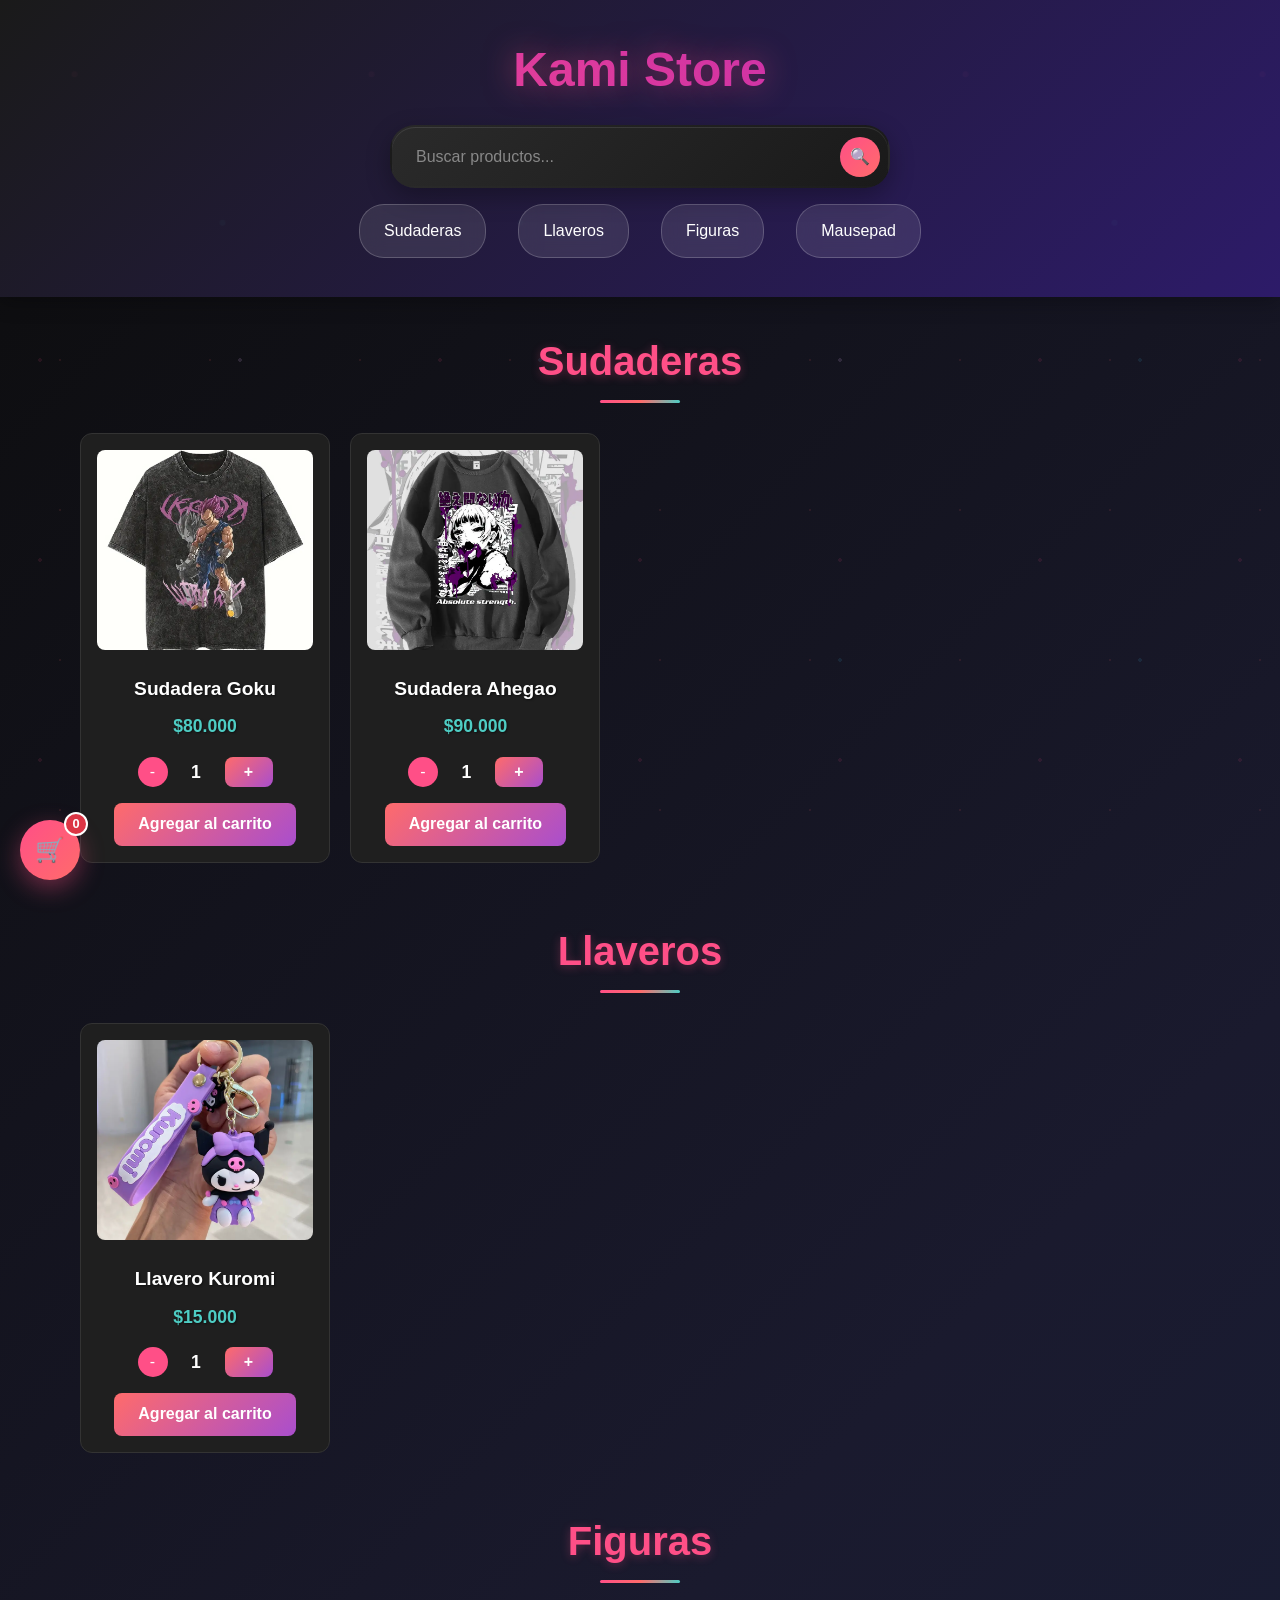
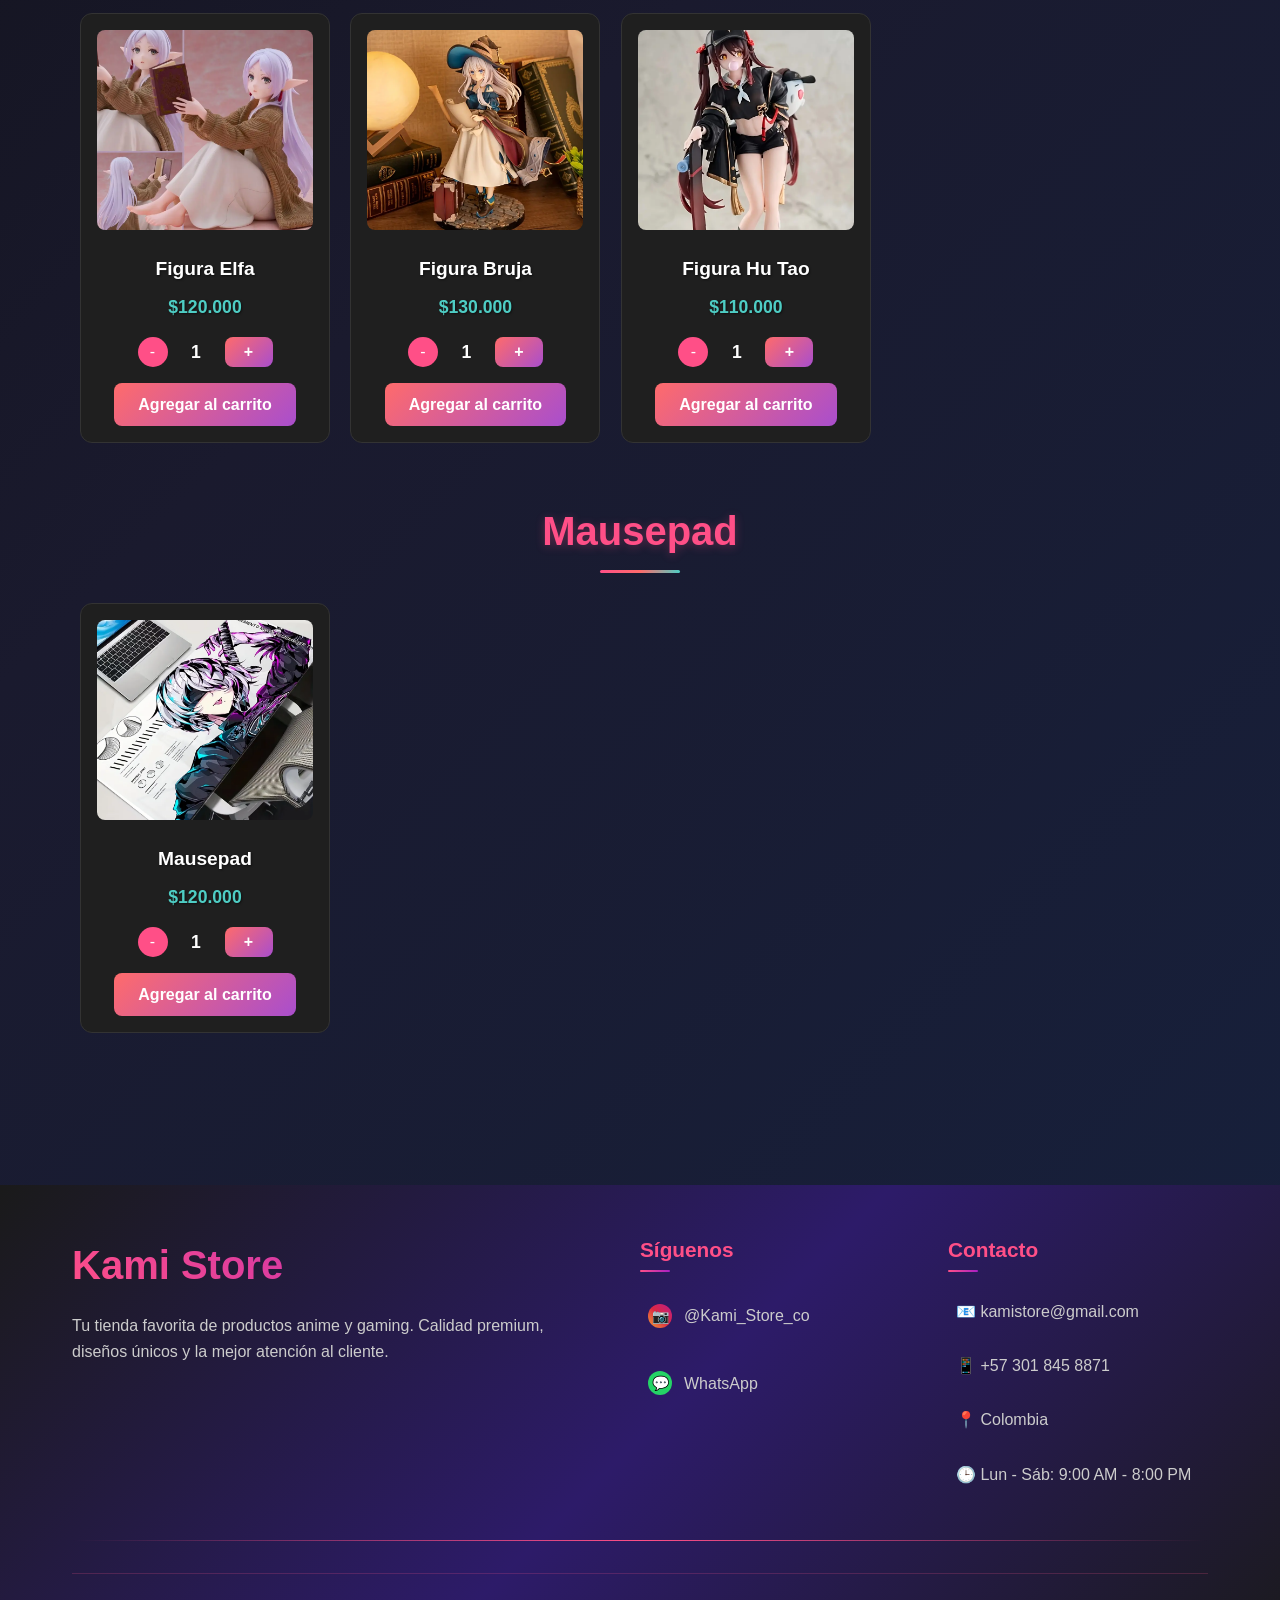
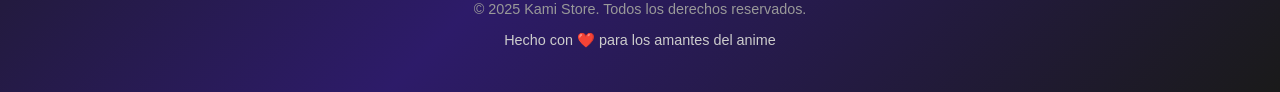
==== index.html @ 89fac940 "Add files via upload" ====
<!DOCTYPE html>
<html lang="es">
<head>
  <meta charset="UTF-8" />
  <meta name="viewport" content="width=device-width, initial-scale=1.0"/>
  <title>Kami Store</title>
  <link rel="stylesheet" href="styles.css" />
</head>
<body>
  <header>
    <h1>Kami Store</h1>
    
    <!-- Barra de búsqueda -->
    <div class="search-container">
      <div class="search-box">
        <input type="text" id="search-input" placeholder="Buscar productos..." autocomplete="off">
        <button id="search-btn">🔍</button>
        <button id="clear-search" style="display: none;">✖️</button>
      </div>
      <div id="search-suggestions" class="search-suggestions"></div>
    </div>
    
    <nav>
      <ul>
        <li><a href="#sudaderas">Sudaderas</a></li>
        <li><a href="#llaveros">Llaveros</a></li>
        <li><a href="#figuras">Figuras</a></li>
        <li><a href="#mausepad">Mausepad</a></li>
      </ul>
    </nav>
  </header>

  <main>
    <!-- Sección de resultados de búsqueda -->
    <section id="search-results" class="categoria search-results" style="display: none;">
      <h2>Resultados de búsqueda</h2>
      <div id="results-container"></div>
      <div id="no-results" style="display: none;">
        <p>No se encontraron productos que coincidan con tu búsqueda 😔</p>
        <button onclick="limpiarBusqueda()" class="btn-clear-search">Ver todos los productos</button>
      </div>
    </section>

    <section id="sudaderas" class="categoria">
      <h2>Sudaderas</h2>
      <div class="producto">
        <img src="img/sudadera1.jpg" alt="Sudadera anime" onclick="mostrarInfoProducto('Sudadera Goku', 80000, this)" style="cursor: pointer;" />
        <h3>Sudadera Goku</h3>
        <p>$80.000</p>
        <div class="cantidad">
          <button onclick="cambiarCantidad(this, -1)">-</button>
          <span>1</span>
          <button onclick="cambiarCantidad(this, 1)">+</button>
        </div>
        <button onclick="agregarAlCarrito('Sudadera Goku', 80000, this)">Agregar al carrito</button>
      </div>

      <div class="producto">
        <img src="img/sudadera2.jpg" alt="Sudadera anime" onclick="mostrarInfoProducto('Sudadera Ahegao', 90000, this)" style="cursor: pointer;" />
        <h3>Sudadera Ahegao</h3>
        <p>$90.000</p>
        <div class="cantidad">
          <button onclick="cambiarCantidad(this, -1)">-</button>
          <span>1</span>
          <button onclick="cambiarCantidad(this, 1)">+</button>
        </div>
        <button onclick="agregarAlCarrito('Sudadera Ahegao', 90000, this)">Agregar al carrito</button>
      </div>
    </section>

    <section id="llaveros" class="categoria">  
      <h2>Llaveros</h2>
      <div class="producto">
        <img src="img/llavero1.jpg" alt="Llavero anime" onclick="mostrarInfoProducto('Llavero Kuromi', 15000, this)" style="cursor: pointer;" />
        <h3>Llavero Kuromi</h3>
        <p>$15.000</p>
        <div class="cantidad">
          <button onclick="cambiarCantidad(this, -1)">-</button>
          <span>1</span>
          <button onclick="cambiarCantidad(this, 1)">+</button>
        </div>
        <button onclick="agregarAlCarrito('Llavero Kuromi', 15000, this)">Agregar al carrito</button>
      </div>
    </section>

    <section id="figuras" class="categoria">
      <h2>Figuras</h2>
      <div class="producto">
        <img src="img/figura1.jpg" alt="Figura anime" onclick="mostrarInfoProducto('Figura Luffy', 120000, this)" style="cursor: pointer;" />
        <h3>Figura Elfa</h3>
        <p>$120.000</p>
        <div class="cantidad">
          <button onclick="cambiarCantidad(this, -1)">-</button>
          <span>1</span>
          <button onclick="cambiarCantidad(this, 1)">+</button>
        </div>
        <button onclick="agregarAlCarrito('Figura Luffy', 120000, this)">Agregar al carrito</button>
      </div>
      <div class="producto">
        <img src="img/figura2.jpg" alt="Figura anime" onclick="mostrarInfoProducto('Figura Bruja', 130000, this)" style="cursor: pointer;" />
        <h3>Figura Bruja</h3>
        <p>$130.000</p>
        <div class="cantidad">
          <button onclick="cambiarCantidad(this, -1)">-</button>
          <span>1</span>
          <button onclick="cambiarCantidad(this, 1)">+</button>
        </div>
        <button onclick="agregarAlCarrito('Figura Bruja', 130000, this)">Agregar al carrito</button>
      </div>
      <div class="producto">
        <img src="img/figura3.jpg" alt="Figura anime" onclick="mostrarInfoProducto('Figura Hu Tao', 110000, this)" style="cursor: pointer;" />
        <h3>Figura Hu Tao</h3>
        <p>$110.000</p>
        <div class="cantidad">
          <button onclick="cambiarCantidad(this, -1)">-</button>
          <span>1</span>
          <button onclick="cambiarCantidad(this, 1)">+</button>
        </div>
        <button onclick="agregarAlCarrito('Figura Hu Tao', 110000, this)">Agregar al carrito</button>
      </div>
    </section>

    <section id="mausepad" class="categoria">
      <h2>Mausepad</h2>
      <div class="producto">
        <img src="img/mausepad.jpg" alt="Mausepad" onclick="mostrarInfoProducto('Mausepad', 120000, this)" style="cursor: pointer;" />
        <h3>Mausepad</h3>
        <p>$120.000</p>
        <div class="cantidad">
          <button onclick="cambiarCantidad(this, -1)">-</button>
          <span>1</span>
          <button onclick="cambiarCantidad(this, 1)">+</button>
        </div>
        <button onclick="agregarAlCarrito('Mausepad', 120000, this)">Agregar al carrito</button>
      </div>
    </section>
  </main>

  <!-- Carrito flotante -->
  <div id="carrito-flotante" onclick="abrirCarrito()">
    <span id="carrito-icono">🛒</span>
    <span id="carrito-contador">0</span>
  </div>

  <!-- Modal para información del producto -->
  <div id="modal-producto" class="modal">
    <div class="modal-contenido">
      <span class="cerrar-modal" onclick="cerrarModal()">&times;</span>
      <div class="modal-body">
        <img id="modal-imagen" src="" alt="">
        <div class="modal-info">
          <h3 id="modal-nombre"></h3>
          <p id="modal-descripcion"></p>
          <p id="modal-precio"></p>
          
          <div class="modal-caracteristicas">
            <h4>Características:</h4>
            <ul id="modal-lista-caracteristicas"></ul>
          </div>
          
          <div class="cantidad">
            <button onclick="cambiarCantidad(this, -1)">-</button>
            <span>1</span>
            <button onclick="cambiarCantidad(this, 1)">+</button>
          </div>
          
          <button id="modal-agregar-carrito" class="btn-agregar-modal">
            Agregar al carrito
          </button>
        </div>
      </div>
    </div>
  </div>

  <!-- Footer -->
  <footer>
    <div class="footer-container">
      <div class="footer-content">
        <!-- Sección de la marca -->
        <div class="footer-brand">
          <div class="footer-logo">Kami Store</div>
          <p class="footer-description">
            Tu tienda favorita de productos anime y gaming. 
            Calidad premium, diseños únicos y la mejor atención al cliente.
          </p>
        </div>

        <!-- Sección de redes sociales -->
        <div class="footer-social">
          <h3>Síguenos</h3>
          <div class="social-links">
            <a href="https://instagram.com/kami_store_co" target="_blank" class="social-link">
              <span class="social-icon instagram-icon"></span>
              <span>@Kami_Store_co</span>
            </a>
          </div>
          <div class="social-links">
            <a href="https://wa.me/573018458871" target="_blank" class="social-link">
              <span class="social-icon whatsapp-icon"></span>
              <span>WhatsApp</span>
            </a>
          </div>
        </div>

        <!-- Sección de contacto -->
        <div class="footer-contact">
          <h3>Contacto</h3>
          <div class="contact-info">
            <p>📧 kamistore@gmail.com</p>
            <p>📱 +57 301 845 8871</p>
            <p>📍 Colombia</p>
            <p>🕒 Lun - Sáb: 9:00 AM - 8:00 PM</p>
          </div>
        </div>
      </div>

      <!-- Línea divisoria animada -->
      <div class="footer-divider"></div>

      <!-- Copyright -->
      <div class="footer-bottom">
        <p class="copyright">© 2025 Kami Store. Todos los derechos reservados.</p>
        <p class="made-with-love">
          Hecho con <span class="heart">❤️</span> para los amantes del anime
        </p>
      </div>
    </div>
  </footer>

  <script src="script.js"></script>
</body>
</html>
---- styles.css ----
/* ===== MODAL PARA INFORMACIÓN DE PRODUCTOS ===== */
#modal-precio {
  color: #4ecdc4;
  font-size: 1.5rem;
  font-weight: bold;
}

.modal-caracteristicas {
  margin: 1.5rem 0;
  padding: 1rem;
  background: #2a2a2a;
  border-radius: 10px;
  border-left: 4px solid #ff6b6b;
}

.modal-caracteristicas h4 {
  color: #ff6b6b;
  margin-bottom: 0.5rem;
}

.modal-caracteristicas ul {
  list-style: none;
  padding: 0;
}

.modal-caracteristicas li {
  padding: 0.3rem 0;
  border-bottom: 1px solid #333;
  color: #ccc;
  padding-left: 1rem;
  position: relative;
}

.modal-caracteristicas li:last-child {
  border-bottom: none;
}

.modal-caracteristicas li::before {
  content: "✓";
  color: #ff4f87;
  position: absolute;
  left: 0;
}

.btn-agregar-modal {
  background: linear-gradient(135deg, #ff6b6b, #4ecdc4);
  color: white;
  border: none;
  padding: 1rem 2rem;
  border-radius: 10px;
  font-size: 1.1rem;
  cursor: pointer;
  width: 100%;
  margin-top: 1rem;
  transition: all 0.3s ease;
  font-weight: bold;
}

.btn-agregar-modal:hover {
  transform: translateY(-2px);
  box-shadow: 0 8px 20px rgba(255, 107, 107, 0.3);
}

/* ===== ANIMACIONES BÁSICAS ===== */
@keyframes fadeIn {
  from { opacity: 0; }
  to { opacity: 1; }
}

@keyframes slideIn {
  from { 
    opacity: 0;
    transform: translateY(-50px);
  }
  to { 
    opacity: 1;
    transform: translateY(0);
  }
}

@keyframes fadeInUp {
  0% {
    opacity: 0;
    transform: translateY(20px);
  }
  100% {
    opacity: 1;
    transform: translateY(0);
  }
}

/* ===== ESTILOS PARA WHATSAPP ===== */
#whatsapp {
  position: fixed;
  bottom: 20px;
  right: 20px;
  background: #25d366;
  color: white;
  padding: 0.8rem 1.2rem;
  border-radius: 25px;
  text-decoration: none;
  font-weight: bold;
  box-shadow: 0 4px 15px rgba(37, 211, 102, 0.3);
  transition: all 0.3s ease;
  z-index: 999;
}

#whatsapp:hover {
  background: #128c7e;
  transform: translateY(-2px);
  box-shadow: 0 6px 20px rgba(37, 211, 102, 0.4);
}

/* ===== MODAL FLOTANTE ===== */
.modal {
  display: none;
  position: fixed;
  z-index: 10000;
  left: 0;
  top: 0;
  width: 100%;
  height: 100%;
  background-color: rgba(0, 0, 0, 0.8);
  backdrop-filter: blur(5px);
}

.modal-contenido {
  background: linear-gradient(135deg, #1a1a1a, #2d1b69);
  margin: 5% auto;
  padding: 0;
  border-radius: 15px;
  width: 90%;
  max-width: 800px;
  position: relative;
  box-shadow: 0 20px 60px rgba(0, 0, 0, 0.5);
  animation: modalSlideIn 0.3s ease-out;
}

@keyframes modalSlideIn {
  from {
    opacity: 0;
    transform: translateY(-50px) scale(0.9);
  }
  to {
    opacity: 1;
    transform: translateY(0) scale(1);
  }
}

.cerrar-modal {
  color: #fff;
  float: right;
  font-size: 28px;
  font-weight: bold;
  position: absolute;
  right: 15px;
  top: 10px;
  cursor: pointer;
  z-index: 1;
  transition: color 0.3s;
}

.cerrar-modal:hover {
  color: #ff4f87;
}

.modal-body {
  display: flex;
  padding: 2rem;
  gap: 2rem;
  align-items: flex-start;
}

#modal-imagen {
  width: 200px;
  height: 200px;
  object-fit: cover;
  border-radius: 10px;
  border: 2px solid #333;
}

.modal-info {
  flex: 1;
  color: #fff;
}

.modal-info h3 {
  color: #ff4f87;
  font-size: 1.5rem;
  margin-bottom: 1rem;
}

#modal-descripcion {
  color: #ccc;
  margin-bottom: 1rem;
  line-height: 1.5;
}

.modal-info .cantidad {
  display: flex;
  align-items: center;
  gap: 1rem;
  margin-bottom: 1.5rem;
}

.modal-info .cantidad button {
  background: #ff4f87;
  color: white;
  border: none;
  width: 35px;
  height: 35px;
  border-radius: 50%;
  cursor: pointer;
  font-size: 18px;
  display: flex;
  align-items: center;
  justify-content: center;
  transition: all 0.3s;
}

.modal-info .cantidad button:hover {
  background: #ff6b6b;
  transform: scale(1.1);
}

.modal-info .cantidad span {
  font-size: 1.2rem;
  font-weight: bold;
  min-width: 30px;
  text-align: center;
}


/* ===== NAVEGACIÓN DE CATEGORÍAS CON ANIMACIONES MEJORADAS ===== */
nav ul {
  list-style: none;
  display: flex;
  justify-content: center;
  gap: 2rem;
  margin-top: 1rem;
  position: relative;
  z-index: 1;
}

nav a {
  color: white;
  text-decoration: none;
  padding: 0.8rem 1.5rem;
  border-radius: 25px;
  transition: all 0.4s cubic-bezier(0.25, 0.46, 0.45, 0.94);
  background: rgba(255, 255, 255, 0.1);
  backdrop-filter: blur(10px);
  border: 1px solid rgba(255, 255, 255, 0.2);
  position: relative;
  overflow: hidden;
  display: inline-block;
}

/* Efecto de brillo suave que no se repite */
nav a::before {
  content: '';
  position: absolute;
  top: 0;
  left: -100%;
  width: 100%;
  height: 100%;
  background: linear-gradient(
    90deg,
    transparent,
    rgba(255, 255, 255, 0.2),
    transparent
  );
  transition: left 0.6s ease;
  z-index: -1;
}

nav a:hover::before {
  left: 100%;
}

/* Hover suave sin bucles */
nav a:hover {
  background: linear-gradient(45deg, #ff4f87, #ff6b6b);
  transform: translateY(-3px) scale(1.05);
  box-shadow: 
    0 8px 25px rgba(255, 79, 135, 0.4),
    0 0 20px rgba(255, 79, 135, 0.3);
  color: white;
  border-color: rgba(255, 255, 255, 0.4);
}

/* Estado activo con pulso suave */
nav a.active {
  background: linear-gradient(45deg, #ff4f87, #ff6b6b);
  color: white;
  box-shadow: 
    0 0 20px rgba(255, 79, 135, 0.5),
    0 0 40px rgba(255, 79, 135, 0.3);
  transform: scale(1.05);
  animation: gentlePulse 3s ease-in-out infinite;
}

/* Pulso muy suave que no molesta */
@keyframes gentlePulse {
  0%, 100% {
    box-shadow: 
      0 0 20px rgba(255, 79, 135, 0.5),
      0 0 40px rgba(255, 79, 135, 0.3);
  }
  50% {
    box-shadow: 
      0 0 25px rgba(255, 79, 135, 0.6),
      0 0 50px rgba(255, 79, 135, 0.4);
  }
}

/* Efecto de click mejorado */
nav a.clicked {
  animation: smoothClick 0.3s ease-out;
}

@keyframes smoothClick {
  0% { 
    transform: scale(1.05); 
  }
  50% { 
    transform: scale(0.95);
    box-shadow: 0 0 15px rgba(255, 79, 135, 0.6);
  }
  100% { 
    transform: scale(1.05); 
  }
}

/* Efecto de ondas al hacer click */
nav a::after {
  content: '';
  position: absolute;
  top: 50%;
  left: 50%;
  width: 0;
  height: 0;
  background: rgba(255, 255, 255, 0.3);
  border-radius: 50%;
  transform: translate(-50%, -50%);
  transition: width 0.6s ease, height 0.6s ease, opacity 0.6s ease;
  opacity: 0;
  z-index: -1;
}

nav a:active::after {
  width: 200px;
  height: 200px;
  opacity: 1;
  transition: width 0.3s ease, height 0.3s ease, opacity 0.3s ease;
}

/* Brillo sutil en el borde */
nav a:hover {
  border: 1px solid rgba(255, 79, 135, 0.6);
  animation: borderGlow 2s ease-in-out infinite;
}

@keyframes borderGlow {
  0%, 100% {
    border-color: rgba(255, 79, 135, 0.6);
  }
  50% {
    border-color: rgba(255, 107, 107, 0.8);
  }
}

/* Efecto de texto brillante */
nav a:hover {
  text-shadow: 
    0 0 10px rgba(255, 255, 255, 0.8),
    0 0 20px rgba(255, 79, 135, 0.6);
}

nav a.active {
  text-shadow: 
    0 0 10px rgba(255, 255, 255, 0.9),
    0 0 20px rgba(255, 79, 135, 0.7),
    0 0 30px rgba(255, 79, 135, 0.5);
}

/* Partículas flotantes sutiles */
nav a.active::before {
  background: linear-gradient(
    45deg,
    transparent 30%,
    rgba(255, 255, 255, 0.1) 50%,
    transparent 70%
  );
  animation: floatingParticles 4s linear infinite;
}

@keyframes floatingParticles {
  0% {
    transform: translateX(-100%) translateY(0) rotate(0deg);
  }
  100% {
    transform: translateX(100%) translateY(-10px) rotate(360deg);
  }
}

/* Responsive mejorado */
@media (max-width: 768px) {
  nav ul {
    flex-wrap: wrap;
    gap: 1rem;
    justify-content: center;
  }
  
  nav a {
    padding: 0.6rem 1.2rem;
    font-size: 0.9rem;
  }
  
  nav a:hover {
    transform: translateY(-2px) scale(1.03);
  }
  
  nav a.active {
    transform: scale(1.02);
    animation: gentlePulseMobile 3s ease-in-out infinite;
  }
  
  @keyframes gentlePulseMobile {
    0%, 100% {
      box-shadow: 0 0 15px rgba(255, 79, 135, 0.4);
    }
    50% {
      box-shadow: 0 0 20px rgba(255, 79, 135, 0.5);
    }
  }
}

/* Efecto de carga inicial */
nav a {
  animation: slideInFromTop 0.6s ease-out forwards;
  animation-delay: calc(var(--nav-index, 0) * 0.1s);
}

@keyframes slideInFromTop {
  0% {
    opacity: 0;
    transform: translateY(-20px);
  }
  100% {
    opacity: 1;
    transform: translateY(0);
  }
}

/* Focus mejorado para accesibilidad */
nav a:focus {
  outline: none;
  box-shadow: 
    0 0 0 3px rgba(255, 79, 135, 0.5),
    0 8px 25px rgba(255, 79, 135, 0.4);
  animation: focusGlow 1s ease-in-out infinite alternate;
}

@keyframes focusGlow {
  0% {
    box-shadow: 
      0 0 0 3px rgba(255, 79, 135, 0.5),
      0 8px 25px rgba(255, 79, 135, 0.4);
  }
  100% {
    box-shadow: 
      0 0 0 3px rgba(255, 79, 135, 0.7),
      0 8px 25px rgba(255, 79, 135, 0.6);
  }
}

/* ===== PIE DE PÁGINA ELEGANTE ===== */
footer {
  background: linear-gradient(135deg, #1a1a1a 0%, #2d1b69 50%, #1a1a1a 100%);
  color: white;
  margin-top: 4rem;
  position: relative;
  overflow: hidden;
}

footer::before {
  content: '';
  position: absolute;
  top: 0;
  left: -100%;
  width: 100%;
  height: 2px;
  background: linear-gradient(90deg, transparent, #ff4f87, transparent);
  animation: footerShine 3s infinite;
}

@keyframes footerShine {
  0% { left: -100%; }
  100% { left: 100%; }
}

.footer-container {
  max-width: 1200px;
  margin: 0 auto;
  padding: 3rem 2rem 1rem;
}

.footer-content {
  display: grid;
  grid-template-columns: 2fr 1fr 1fr;
  gap: 3rem;
  margin-bottom: 2rem;
}

.footer-brand {
  opacity: 0;
  transform: translateY(30px);
}

.footer-logo {
  font-size: 2.5rem;
  font-weight: bold;
  background: linear-gradient(45deg, #ff4f87, #a81fc4);
  -webkit-background-clip: text;
  -webkit-text-fill-color: transparent;
  background-clip: text;
  margin-bottom: 1rem;
  animation: logoGlow 2s ease-in-out infinite alternate;
}

@keyframes logoGlow {
  from { filter: drop-shadow(0 0 5px rgba(255, 79, 135, 0.3)); }
  to { filter: drop-shadow(0 0 15px rgba(255, 79, 135, 0.6)); }
}

.footer-description {
  color: #ccc;
  line-height: 1.6;
  font-size: 1rem;
}

.footer-social {
  opacity: 0;
  transform: translateY(30px);
}

.footer-social h3 {
  color: #ff4f87;
  margin-bottom: 1.5rem;
  font-size: 1.3rem;
  position: relative;
}


.footer-social h3::after {
  content: '';
  position: absolute;
  bottom: -5px;
  left: 0;
  width: 30px;
  height: 2px;
  background: linear-gradient(90deg, #ff4f87, #a81fc4);
  border-radius: 2px;
}

.social-links {
  margin-bottom: 1rem;
}

.social-link {
  display: flex;
  align-items: center;
  color: #ccc;
  text-decoration: none;
  padding: 0.8rem 0;
  transition: all 0.3s ease;
  border-radius: 8px;
  padding-left: 0.5rem;
}

.social-link:hover {
  color: #ff4f87;
  background: rgba(255, 79, 135, 0.1);
  transform: translateX(10px);
}

.social-icon {
  width: 24px;
  height: 24px;
  margin-right: 12px;
  border-radius: 50%;
  display: flex;
  align-items: center;
  justify-content: center;
  font-size: 14px;
  transition: all 0.3s ease;
}

.instagram-icon {
  background: linear-gradient(45deg, #f09433 0%, #e6683c 25%, #dc2743 50%, #cc2366 75%, #bc1888 100%);
}

.instagram-icon::before {
  content: '📷';
}

.whatsapp-icon {
  background: #25d366;
}

.whatsapp-icon::before {
  content: '💬';
}

.social-link:hover .social-icon {
  transform: scale(1.2) rotate(360deg);
}

/* Sección de contacto */
.footer-contact {
  opacity: 0;
  transform: translateY(30px);
}

.footer-contact h3 {
  color: #ff4f87;
  margin-bottom: 1.5rem;
  font-size: 1.3rem;
  position: relative;
}

.footer-contact h3::after {
  content: '';
  position: absolute;
  bottom: -5px;
  left: 0;
  width: 30px;
  height: 2px;
  background: linear-gradient(90deg, #ff4f87, #a81fc4);
  border-radius: 2px;
}

.contact-info p {
  color: #ccc;
  margin-bottom: 0.8rem;
  padding: 0.5rem 0;
  transition: all 0.3s ease;
  border-radius: 5px;
  padding-left: 0.5rem;
}

.contact-info p:hover {
  color: #ff4f87;
  background: rgba(255, 79, 135, 0.1);
  transform: translateX(5px);
}

/* Línea divisoria animada */
.footer-divider {
  height: 1px;
  background: linear-gradient(90deg, transparent, #ff4f87, transparent);
  margin: 2rem 0;
  position: relative;
  overflow: hidden;
}

.footer-divider::before {
  content: '';
  position: absolute;
  top: 0;
  left: -100%;
  width: 100%;
  height: 100%;
  background: linear-gradient(90deg, transparent, rgba(255, 255, 255, 0.4), transparent);
  animation: dividerShine 2s infinite;
}

@keyframes dividerShine {
  0% { left: -100%; }
  100% { left: 100%; }
}

/* Sección inferior */
.footer-bottom {
  text-align: center;
  padding: 1.5rem 0;
  border-top: 1px solid rgba(255, 79, 135, 0.2);
}

.copyright {
  color: #999;
  margin-bottom: 0.5rem;
  font-size: 0.9rem;
}

.made-with-love {
  color: #ccc;
  font-size: 0.9rem;
}

.heart {
  color: #ff4f87;
  animation: heartBeat 1.5s ease-in-out infinite;
  display: inline-block;
}

@keyframes heartBeat {
  0%, 100% { transform: scale(1); }
  50% { transform: scale(1.2); }
}

/* ===== BARRA DE BÚSQUEDA ===== */
.search-container {
  position: relative;
  max-width: 500px;
  margin: 1rem auto;
  z-index: 1000;
}

.search-box {
  position: relative;
  display: flex;
  align-items: center;
  background: linear-gradient(135deg, #2a2a2a, #1a1a1a);
  border-radius: 25px;
  padding: 0.5rem;
  box-shadow: 
    0 8px 25px rgba(0, 0, 0, 0.3),
    inset 0 1px 0 rgba(255, 255, 255, 0.1);
  border: 2px solid transparent;
  transition: all 0.3s ease;
}

.search-box:focus-within {
  border-color: #ff4f87;
  box-shadow: 
    0 8px 25px rgba(255, 79, 135, 0.3),
    0 0 0 3px rgba(255, 79, 135, 0.1);
  transform: translateY(-2px);
}

#search-input {
  flex: 1;
  background: transparent;
  border: none;
  outline: none;
  color: white;
  font-size: 1rem;
  padding: 0.8rem 1rem;
  border-radius: 20px;
}

#search-input::placeholder {
  color: #888;
  transition: color 0.3s ease;
}

#search-input:focus::placeholder {
  color: #ff4f87;
}

#search-btn, #clear-search {
  background: linear-gradient(135deg, #ff4f87, #ff6b6b);
  border: none;
  color: white;
  width: 40px;
  height: 40px;
  border-radius: 50%;
  cursor: pointer;
  display: flex;
  align-items: center;
  justify-content: center;
  font-size: 16px;
  transition: all 0.3s ease;
  margin-left: 0.5rem;
}

#search-btn:hover, #clear-search:hover {
  transform: scale(1.1);
  box-shadow: 0 4px 15px rgba(255, 79, 135, 0.4);
}

#clear-search {
  background: linear-gradient(135deg, #ff6b6b, #dc3545);
  margin-left: 0.25rem;
}

/* Sugerencias de búsqueda */
.search-suggestions {
  position: absolute;
  top: 100%;
  left: 0;
  right: 0;
  background: #1a1a1a;
  border-radius: 15px;
  margin-top: 0.5rem;
  box-shadow: 0 10px 30px rgba(0, 0, 0, 0.5);
  border: 1px solid #333;
  max-height: 300px;
  overflow-y: auto;
  z-index: 10000;
  display: none;
}

.suggestion-item {
  padding: 1rem;
  cursor: pointer;
  border-bottom: 1px solid #333;
  transition: all 0.3s ease;
  display: flex;
  align-items: center;
  gap: 1rem;
}

.suggestion-item:hover {
  background: #2a2a2a;
  border-left: 4px solid #ff4f87;
}

.suggestion-item:last-child {
  border-bottom: none;
}

.suggestion-img {
  width: 40px;
  height: 40px;
  border-radius: 8px;
  object-fit: cover;
}

.suggestion-info {
  flex: 1;
}

.suggestion-name {
  color: #fff;
  font-weight: bold;
  margin-bottom: 0.25rem;
}

.suggestion-price {
  color: #ff6b6b;
  font-size: 0.9rem;
}

/* Resultados de búsqueda */
.search-results {
  animation: fadeInUp 0.5s ease;
}

.search-results h2 {
  color: #ff4f87;
  text-align: center;
  margin-bottom: 2rem;
  font-size: 2.5rem;
  text-shadow: 0 2px 10px rgba(255, 79, 135, 0.3);
}

#results-container {
  display: flex;
  flex-wrap: wrap;
  justify-content: center;
  gap: 1rem;
}

#no-results {
  text-align: center;
  padding: 3rem;
  color: #888;
}

#no-results p {
  font-size: 1.2rem;
  margin-bottom: 1.5rem;
}

.btn-clear-search {
  background: linear-gradient(135deg, #ff4f87, #ff6b6b);
  color: white;
  border: none;
  padding: 1rem 2rem;
  border-radius: 10px;
  cursor: pointer;
  font-size: 1rem;
  transition: all 0.3s ease;
}

.btn-clear-search:hover {
  transform: translateY(-2px);
  box-shadow: 0 8px 25px rgba(255, 79, 135, 0.4);
}

/* Highlight de texto encontrado */
.highlight {
  background: linear-gradient(135deg, #ff4f87, #ff6b6b);
  color: white;
  padding: 0.1rem 0.3rem;
  border-radius: 4px;
  font-weight: bold;
}

/* Animación para mostrar/ocultar secciones */
.categoria.hidden {
  display: none;
}

.categoria.visible {
  display: block;
  animation: fadeInUp 0.5s ease;
}

/* ===== ANIMACIONES HOVER PARA PRODUCTOS ===== */
.producto {
  display: inline-block;
  width: 250px;
  margin: 0.5rem;
  vertical-align: top;
  background-color: #1f1f1f;
  border: 1px solid #333;
  border-radius: 12px;
  padding: 1rem;
  text-align: center;
  color: white;
  animation: fadeInUp 0.6s ease forwards;
  opacity: 0;
  transition: all 0.4s cubic-bezier(0.175, 0.885, 0.32, 1.275);
  position: relative;
  overflow: hidden;
  cursor: pointer;
}

/* Efecto hover principal */
.producto:hover {
  transform: translateY(-15px) scale(1.05);
  box-shadow: 
    0 20px 40px rgba(255, 79, 135, 0.3),
    0 0 30px rgba(255, 79, 135, 0.2);
  border-color: #ff4f87;
  background: linear-gradient(135deg, #1f1f1f, #2a1a2a);
}

/* Efecto de brillo que se mueve */
.producto::before {
  content: '';
  position: absolute;
  top: -50%;
  left: -50%;
  width: 200%;
  height: 200%;
  background: linear-gradient(
    45deg,
    transparent,
    rgba(255, 79, 135, 0.1),
    transparent
  );
  transform: rotate(45deg);
  transition: all 0.6s ease;
  opacity: 0;
}

.producto:hover::before {
  animation: shineEffect 0.8s ease-in-out;
}

@keyframes shineEffect {
  0% {
    transform: translateX(-100%) translateY(-100%) rotate(45deg);
    opacity: 0;
  }
  50% {
    opacity: 1;
  }
  100% {
    transform: translateX(100%) translateY(100%) rotate(45deg);
    opacity: 0;
  }
}

/* Animación de la imagen del producto */
.producto img {
  width: 100%;
  height: 200px;
  object-fit: cover;
  border-radius: 8px;
  margin-bottom: 1rem;
  transition: all 0.4s ease;
  position: relative;
  z-index: 2;
}

.producto:hover img {
  transform: scale(1.1) rotate(2deg);
  filter: brightness(1.2) saturate(1.3);
  box-shadow: 0 10px 25px rgba(0, 0, 0, 0.4);
}

/* Animación del título */
.producto h3 {
  font-size: 1.2rem;
  margin-bottom: 0.5rem;
  color: #fff;
  transition: all 0.3s ease;
  position: relative;
  z-index: 2;
}

.producto:hover h3 {
  color: #ff4f87;
  text-shadow: 0 0 10px rgba(255, 79, 135, 0.5);
  transform: translateY(-5px);
}

/* Animación del precio */
.producto p {
  font-size: 1.1rem;
  color: #4ecdc4;
  font-weight: bold;
  margin-bottom: 1rem;
  transition: all 0.3s ease;
  position: relative;
  z-index: 2;
}


.producto:hover p {
  color: #ff6b6b;
  transform: scale(1.1);
  text-shadow: 0 0 8px rgba(255, 107, 107, 0.6);
}

/* Animación de los controles de cantidad */
.producto .cantidad {
  display: flex;
  align-items: center;
  justify-content: center;
  gap: 1rem;
  margin-bottom: 1rem;
  transition: all 0.3s ease;
  position: relative;
  z-index: 2;
}

.producto .cantidad button {
  background: #ff4f87;
  color: white;
  border: none;
  width: 30px;
  height: 30px;
  border-radius: 50%;
  cursor: pointer;
  font-size: 16px;
  display: flex;
  align-items: center;
  justify-content: center;
  transition: all 0.3s ease;
  position: relative;
  overflow: hidden;
}

.producto .cantidad button::before {
  content: '';
  position: absolute;
  top: 0;
  left: -100%;
  width: 100%;
  height: 100%;
  background: linear-gradient(90deg, transparent, rgba(255, 255, 255, 0.3), transparent);
  transition: left 0.5s ease;
}

.producto:hover .cantidad button::before {
  left: 100%;
}

.producto .cantidad button:hover {
  background: #ff6b6b;
  transform: scale(1.2);
  box-shadow: 0 4px 15px rgba(255, 79, 135, 0.4);
}

.producto .cantidad span {
  font-size: 1.1rem;
  font-weight: bold;
  min-width: 25px;
  text-align: center;
  color: #fff;
  transition: all 0.3s ease;
}

.producto:hover .cantidad span {
  color: #ff4f87;
  transform: scale(1.1);
}

/* Animación del botón principal */
.producto button:last-child {
  background: linear-gradient(135deg, #ff6b6b, #a94ecd);
  color: white;
  border: none;
  padding: 0.8rem 1.5rem;
  border-radius: 8px;
  cursor: pointer;
  font-size: 1rem;
  font-weight: bold;
  transition: all 0.4s cubic-bezier(0.175, 0.885, 0.32, 1.275);
  position: relative;
  overflow: hidden;
  z-index: 2;
}

.producto button:last-child::before {
  content: '';
  position: absolute;
  top: 0;
  left: -100%;
  width: 100%;
  height: 100%;
  background: linear-gradient(90deg, transparent, rgba(255, 255, 255, 0.2), transparent);
  transition: left 0.6s ease;
}

.producto:hover button:last-child::before {
  left: 100%;
}

.producto:hover button:last-child {
  transform: translateY(-5px) scale(1.05);
  box-shadow: 0 10px 25px rgba(255, 107, 107, 0.4);
  background: linear-gradient(135deg, #ff4f87, #ff6b6b);
}

/* Efecto de ondas al hacer hover */
.producto:hover {
  animation: pulseWave 0.6s ease-out;
}

@keyframes pulseWave {
  0% {
    box-shadow: 0 0 0 0 rgba(255, 79, 135, 0.4);
  }
  70% {
    box-shadow: 0 0 0 20px rgba(255, 79, 135, 0);
  }
  100% {
    box-shadow: 0 0 0 0 rgba(255, 79, 135, 0);
  }
}

/* Efecto de inclinación 3D */
.producto {
  perspective: 1000px;
  transform-style: preserve-3d;
}

.producto:hover {
  transform: translateY(-15px) rotateX(5deg) rotateY(5deg) scale(1.05);
}

/* Animación de entrada escalonada mejorada */
.producto {
  animation-delay: calc(var(--index) * 0.1s);
}

/* Responsive para móviles */
@media (max-width: 768px) {
  .producto:hover {
    transform: translateY(-10px) scale(1.03);
  }
  
  .producto:hover img {
    transform: scale(1.05) rotate(1deg);
  }
  
  .producto:hover button:last-child {
    transform: translateY(-3px) scale(1.02);
  }
}

/* Efecto especial para productos destacados */
.producto.destacado {
  border: 2px solid #ff4f87;
  background: linear-gradient(135deg, #1f1f1f, #2a1a2a);
}

.producto.destacado::before {
  background: linear-gradient(
    45deg,
    transparent,
    rgba(255, 79, 135, 0.2),
    transparent
  );
}

.producto.destacado:hover {
  transform: translateY(-20px) scale(1.08);
  box-shadow: 
    0 25px 50px rgba(255, 79, 135, 0.4),
    0 0 40px rgba(255, 79, 135, 0.3);
}

/* ===== CARRITO FLOTANTE ===== */
#carrito-flotante {
  position: fixed;
  bottom: 20px;
  left: 20px;
  background: linear-gradient(135deg, #ff4f87, #ff6b6b);
  color: white;
  padding: 1rem;
  border-radius: 50%;
  cursor: pointer;
  box-shadow: 0 8px 25px rgba(255, 79, 135, 0.4);
  transition: all 0.3s ease;
  z-index: 1000;
  display: flex;
  align-items: center;
  justify-content: center;
  width: 60px;
  height: 60px;
}

#carrito-flotante:hover {
  transform: scale(1.1) translateY(-5px);
  box-shadow: 0 12px 35px rgba(255, 79, 135, 0.6);
}

#carrito-icono {
  font-size: 1.5rem;
}

#carrito-contador {
  position: absolute;
  top: -8px;
  right: -8px;
  background: #dc3545;
  color: white;
  border-radius: 50%;
  width: 24px;
  height: 24px;
  display: flex;
  align-items: center;
  justify-content: center;
  font-size: 0.8rem;
  font-weight: bold;
  border: 2px solid white;
  transition: all 0.3s ease;
}

#carrito-contador.oculto {
  display: none;
}

/* Animación del carrito */
.carrito-animado {
  animation: carritoShake 0.5s ease-in-out;
}

@keyframes carritoShake {
  0%, 100% { transform: translateX(0); }
  25% { transform: translateX(-5px); }
  75% { transform: translateX(5px); }
}

/* ===== BOTÓN CLICKED EFFECT ===== */
.clicked {
  animation: clickEffect 0.2s ease-out;
}

@keyframes clickEffect {
  0% { transform: scale(1); }
  50% { transform: scale(0.95); }
  100% { transform: scale(1); }
}

/* ===== ESTILOS GENERALES ===== */
* {
  margin: 0;
  padding: 0;
  box-sizing: border-box;
}

body {
  font-family: 'Arial', sans-serif;
  background: linear-gradient(135deg, #0c0c0c 0%, #1a1a2e 50%, #16213e 100%);
  color: white;
  min-height: 100vh;
  line-height: 1.6;
}

header {
  background: linear-gradient(135deg, #1a1a1a, #2d1b69);
  padding: 2rem 0;
  text-align: center;
  box-shadow: 0 4px 20px rgba(0, 0, 0, 0.3);
  position: relative;
  overflow: hidden;
}

header::before {
  content: '';
  position: absolute;
  top: 0;
  left: 0;
  right: 0;
  bottom: 0;
  background: url('data:image/svg+xml,<svg xmlns="http://www.w3.org/2000/svg" viewBox="0 0 100 100"><defs><pattern id="grain" width="100" height="100" patternUnits="userSpaceOnUse"><circle cx="25" cy="25" r="1" fill="%23ff4f87" opacity="0.1"/><circle cx="75" cy="75" r="1" fill="%234ecdc4" opacity="0.1"/></pattern></defs><rect width="100" height="100" fill="url(%23grain)"/></svg>');
  opacity: 0.3;
  animation: floatingGrain 20s linear infinite;
}

@keyframes floatingGrain {
  0% { transform: translateX(0) translateY(0); }
  100% { transform: translateX(-100px) translateY(-100px); }
}

h1 {
  font-size: 3rem;
  margin-bottom: 1rem;
  background: linear-gradient(45deg, #ff4f87, #a81fc4);
  -webkit-background-clip: text;
  -webkit-text-fill-color: transparent;
  background-clip: text;
  text-shadow: 0 0 30px rgba(255, 79, 135, 0.5);
  position: relative;
  z-index: 1;
}

nav ul {
  list-style: none;
  display: flex;
  justify-content: center;
  gap: 2rem;
  margin-top: 1rem;
  position: relative;
  z-index: 1;
}

nav a {
  color: white;
  text-decoration: none;
  padding: 0.8rem 1.5rem;
  border-radius: 25px;
  transition: all 0.3s ease;
  background: rgba(255, 255, 255, 0.1);
  backdrop-filter: blur(10px);
  border: 1px solid rgba(255, 255, 255, 0.2);
}

nav a:hover {
  background: linear-gradient(45deg, #ff4f87, #ff6b6b);
  transform: translateY(-3px);
  box-shadow: 0 8px 25px rgba(255, 79, 135, 0.4);
}

main {
  max-width: 1200px;
  margin: 0 auto;
  padding: 2rem;
}

.categoria {
  margin-bottom: 3rem;
}


.categoria h2 {
  font-size: 2.5rem;
  margin-bottom: 2rem;
  text-align: center;
  color: #ff4f87;
  text-shadow: 0 2px 10px rgba(255, 79, 135, 0.3);
  position: relative;
}

.categoria h2::before {
  content: '';
  position: absolute;
  bottom: -10px;
  left: 50%;
  transform: translateX(-50%);
  width: 80px;
  height: 3px;
  background: linear-gradient(90deg, #ff4f87, #ff6b6b, #4ecdc4);
  border-radius: 2px;
}

/* ===== RESPONSIVE DESIGN ===== */
@media (max-width: 768px) {
  header {
    padding: 1.5rem 0;
  }
  
  h1 {
    font-size: 2rem;
  }
  
  nav ul {
    flex-direction: column;
    gap: 1rem;
    align-items: center;
  }
  
  nav a {
    padding: 0.6rem 1.2rem;
    font-size: 0.9rem;
  }
  
  .search-container {
    max-width: 90%;
    margin: 1rem auto;
  }
  
  .search-box {
    padding: 0.3rem;
  }
  
  #search-input {
    padding: 0.6rem 0.8rem;
    font-size: 0.9rem;
  }
  
  #search-btn, #clear-search {
    width: 35px;
    height: 35px;
    font-size: 14px;
  }
  
  main {
    padding: 1rem;
  }
  
  .categoria h2 {
    font-size: 2rem;
    margin-bottom: 1.5rem;
  }
  
  .producto {
    width: 100%;
    max-width: 300px;
    margin: 0.5rem auto;
    display: block;
  }
  
  .footer-content {
    grid-template-columns: 1fr;
    gap: 2rem;
    text-align: center;
  }
  
  .footer-logo {
    font-size: 2rem;
  }
  
  .modal-contenido {
    width: 95%;
    margin: 10% auto;
  }
  
  .modal-body {
    flex-direction: column;
    padding: 1.5rem;
    gap: 1.5rem;
  }
  
  #modal-imagen {
    width: 100%;
    max-width: 250px;
    height: 250px;
    margin: 0 auto;
  }
  
  #carrito-flotante {
    bottom: 15px;
    left: 15px;
    width: 50px;
    height: 50px;
  }
  
  #carrito-icono {
    font-size: 1.2rem;
  }
  
  #carrito-contador {
    width: 20px;
    height: 20px;
    font-size: 0.7rem;
    top: -6px;
    right: -6px;
  }
}

@media (max-width: 480px) {
  h1 {
    font-size: 1.8rem;
  }
  
  .categoria h2 {
    font-size: 1.8rem;
  }
  
  .producto {
    padding: 0.8rem;
  }
  
  .producto img {
    height: 180px;
  }
  
  .producto h3 {
    font-size: 1.1rem;
  }
  
  .producto p {
    font-size: 1rem;
  }
  
  .producto button:last-child {
    padding: 0.7rem 1.2rem;
    font-size: 0.9rem;
  }
  
  .footer-logo {
    font-size: 1.8rem;
  }
  
  .modal-contenido {
    margin: 5% auto;
  }
  
  .modal-body {
    padding: 1rem;
  }
}

/* ===== ANIMACIONES DE CARGA ===== */
@keyframes fadeInUp {
  0% {
    opacity: 0;
    transform: translateY(30px);
  }
  100% {
    opacity: 1;
    transform: translateY(0);
  }
}

@keyframes slideInLeft {
  0% {
    opacity: 0;
    transform: translateX(-50px);
  }
  100% {
    opacity: 1;
    transform: translateX(0);
  }
}

@keyframes slideInRight {
  0% {
    opacity: 0;
    transform: translateX(50px);
  }
  100% {
    opacity: 1;
    transform: translateX(0);
  }
}

/* Aplicar animaciones a elementos del footer */
.footer-brand {
  animation: slideInLeft 0.8s ease-out 0.2s both;
}

.footer-social {
  animation: fadeInUp 0.8s ease-out 0.4s both;
}

.footer-contact {
  animation: slideInRight 0.8s ease-out 0.6s both;
}

/* ===== EFECTOS ADICIONALES ===== */
.producto {
  --index: 0;
}

.producto:nth-child(1) { --index: 1; }
.producto:nth-child(2) { --index: 2; }
.producto:nth-child(3) { --index: 3; }
.producto:nth-child(4) { --index: 4; }
.producto:nth-child(5) { --index: 5; }
.producto:nth-child(6) { --index: 6; }

/* Efecto de partículas flotantes en el fondo */
body::before {
  content: '';
  position: fixed;
  top: 0;
  left: 0;
  width: 100%;
  height: 100%;
  background-image: 
    radial-gradient(circle at 20% 80%, rgba(255, 79, 135, 0.1) 2px, transparent 2px),
    radial-gradient(circle at 80% 20%, rgba(76, 201, 240, 0.1) 2px, transparent 2px),
    radial-gradient(circle at 40% 40%, rgba(255, 107, 107, 0.1) 1px, transparent 1px);
  background-size: 200px 200px, 300px 300px, 150px 150px;
  animation: floatingParticles 30s linear infinite;
  pointer-events: none;
  z-index: -1;
}

/* Scroll suave mejorado */
html {
  scroll-behavior: smooth;
  scroll-padding-top: 100px;
}

/* Mejoras en la accesibilidad */
@media (prefers-reduced-motion: reduce) {
  * {
    animation-duration: 0.01ms !important;
    animation-iteration-count: 1 !important;
    transition-duration: 0.01ms !important;
  }
}

/* Focus visible para navegación por teclado */
button:focus-visible,
a:focus-visible,
input:focus-visible {
  outline: 2px solid #ff4f87;
  outline-offset: 2px;
}

/* Mejoras en el contraste para mejor legibilidad */
.producto p {
  text-shadow: 1px 1px 2px rgba(0, 0, 0, 0.5);
}

.producto h3 {
  text-shadow: 1px 1px 2px rgba(0, 0, 0, 0.5);
}

/* Estados de carga */
.loading {
  opacity: 0.6;
  pointer-events: none;
  position: relative;
}

.loading::after {
  content: '';
  position: absolute;
  top: 50%;
  left: 50%;
  width: 20px;
  height: 20px;
  margin: -10px 0 0 -10px;
  border: 2px solid #ff4f87;
  border-top: 2px solid transparent;
  border-radius: 50%;
  animation: spin 1s linear infinite;
}

@keyframes spin {
  0% { transform: rotate(0deg); }
  100% { transform: rotate(360deg); }
}

/* Estilos para elementos deshabilitados */
.disabled {
  opacity: 0.5;
  pointer-events: none;
  cursor: not-allowed;
}

/* Efectos de hover mejorados para enlaces */
a {
  position: relative;
  overflow: hidden;
}

a::before {
  content: '';
  position: absolute;
  top: 0;
  left: -100%;
  width: 100%;
  height: 100%;
  background: linear-gradient(90deg, transparent, rgba(255, 255, 255, 0.1), transparent);
  transition: left 0.5s ease;
}

a:hover::before {
  left: 100%;
}

/* Mejoras en la tipografía */
body {
  font-feature-settings: "liga" 1, "kern" 1;
  text-rendering: optimizeLegibility;
  -webkit-font-smoothing: antialiased;
  -moz-osx-font-smoothing: grayscale;
}

/* Estilos para impresión */
@media print {
  body {
    background: white !important;
    color: black !important;
  }
  
  header, footer, #carrito-flotante, .search-container {
    display: none !important;
  }
  
  .producto {
    break-inside: avoid;
    page-break-inside: avoid;
  }
}


/* ===== AJUSTES RESPONSIVOS PARA MÓVILES - NAVEGACIÓN HORIZONTAL ===== */
@media (max-width: 768px) {
  /* Navegación horizontal en móviles */
  nav ul {
    display: flex;
    flex-direction: row; /* Forzar dirección horizontal */
    flex-wrap: wrap; /* Permitir que se envuelvan si es necesario */
    justify-content: center;
    gap: 0.5rem;
    margin-top: 1rem;
  }
  
  nav a {
    padding: 0.6rem 1rem;
    font-size: 0.85rem;
    white-space: nowrap; /* Evitar que el texto se rompa */
    min-width: auto;
  }
  
  /* Modal más pequeño en móviles */
  .modal-contenido {
    width: 95%;
    max-width: 350px;
    margin: 10% auto;
    padding: 1rem;
  }
  
  /* Imagen del modal más pequeña */
  #modal-imagen {
    max-width: 100%;
    height: auto;
    max-height: 200px;
    object-fit: cover;
  }
  
  /* Información del modal más compacta */
  .modal-info {
    padding: 0.5rem;
  }
  
  .modal-info h3 {
    font-size: 1.2rem;
    margin-bottom: 0.5rem;
  }
  
  #modal-descripcion {
    font-size: 0.9rem;
    margin-bottom: 0.8rem;
  }
  
  #modal-precio {
    font-size: 1.1rem;
    margin-bottom: 1rem;
  }
  
  /* Características más compactas */
  .modal-caracteristicas {
    margin: 1rem 0;
    padding: 0.8rem;
  }
  
  .modal-caracteristicas h4 {
    font-size: 1rem;
    margin-bottom: 0.4rem;
  }
  
  .modal-caracteristicas li {
    padding: 0.2rem 0;
    font-size: 0.85rem;
    padding-left: 0.8rem;
  }
  
  /* Controles de cantidad más pequeños */
  .modal-info .cantidad {
    margin: 1rem 0;
  }
  
  .modal-info .cantidad button {
    width: 35px;
    height: 35px;
    font-size: 1rem;
  }
  
  .modal-info .cantidad span {
    font-size: 1rem;
    min-width: 40px;
  }
  
  /* Botón agregar más pequeño */
  .btn-agregar-modal {
    padding: 0.8rem 1.5rem;
    font-size: 0.9rem;
    margin-top: 1rem;
  }
  
  /* Botón cerrar más accesible */
  .cerrar-modal {
    font-size: 1.5rem;
    top: 10px;
    right: 15px;
  }
  
  /* Header más compacto */
  header h1 {
    font-size: 1.8rem;
    margin-bottom: 1rem;
  }
  
  /* Barra de búsqueda más compacta */
  .search-container {
    margin: 1rem 0;
  }
  
  .search-box {
    max-width: 100%;
  }
  
  #search-input {
    font-size: 0.9rem;
    padding: 0.7rem 1rem;
  }
  
  /* Productos más pequeños */
  .producto {
    padding: 1rem;
    margin-bottom: 1rem;
  }
  
  .producto img {
    max-height: 180px;
  }
  
  .producto h3 {
    font-size: 1.1rem;
    margin: 0.5rem 0;
  }
  
  .producto p {
    font-size: 1rem;
    margin-bottom: 0.8rem;
  }
  
  /* Controles de cantidad en productos */
  .producto .cantidad button {
    width: 35px;
    height: 35px;
    font-size: 1rem;
  }
  
  .producto .cantidad span {
    font-size: 0.9rem;
    min-width: 35px;
  }
  
  /* Botones más pequeños */
  .producto button:last-child {
    padding: 0.7rem 1.2rem;
    font-size: 0.85rem;
  }
  
  /* Carrito flotante ajustado */
  #carrito-flotante {
    width: 50px;
    height: 50px;
    bottom: 20px;
    right: 20px;
  }
  
  #carrito-icono {
    font-size: 1.2rem;
  }
  
  #carrito-contador {
    width: 20px;
    height: 20px;
    font-size: 0.7rem;
    top: -6px;
    right: -6px;
  }
  
  /* Footer más compacto */
  .footer-content {
    flex-direction: column;
    gap: 1.5rem;
  }
  
  .footer-brand,
  .footer-social,
  .footer-contact {
    text-align: center;
  }
  
  .footer-logo {
    font-size: 1.5rem;
  }
  
  .footer-description {
    font-size: 0.85rem;
  }
  
  .social-link {
    font-size: 0.85rem;
    padding: 0.6rem 1rem;
  }
  
  .contact-info p {
    font-size: 0.85rem;
    margin-bottom: 0.6rem;
  }
}

/* Ajustes adicionales para pantallas muy pequeñas */
@media (max-width: 480px) {
  /* Navegación sigue horizontal pero más compacta */
  nav ul {
    gap: 0.3rem;
    flex-wrap: wrap;
  }
  
  nav a {
    padding: 0.5rem 0.8rem;
    font-size: 0.8rem;
  }
  
  /* Modal aún más pequeño */
  .modal-contenido {
    width: 98%;
    margin: 5% auto;
    padding: 0.8rem;
  }
  
  /* Imagen del modal más pequeña */
  #modal-imagen {
    max-height: 150px;
  }
  
  /* Texto más pequeño */
  .modal-info h3 {
    font-size: 1.1rem;
  }
  
  #modal-descripcion {
    font-size: 0.8rem;
  }
  
  .modal-caracteristicas {
    padding: 0.6rem;
  }
  
  .modal-caracteristicas li {
    font-size: 0.8rem;
  }
  
  /* Productos en una sola columna */
  .categoria {
    grid-template-columns: 1fr;
  }
  
  /* Header más compacto */
  header {
    padding: 1rem;
  }
  
  header h1 {
    font-size: 1.5rem;
  }
}
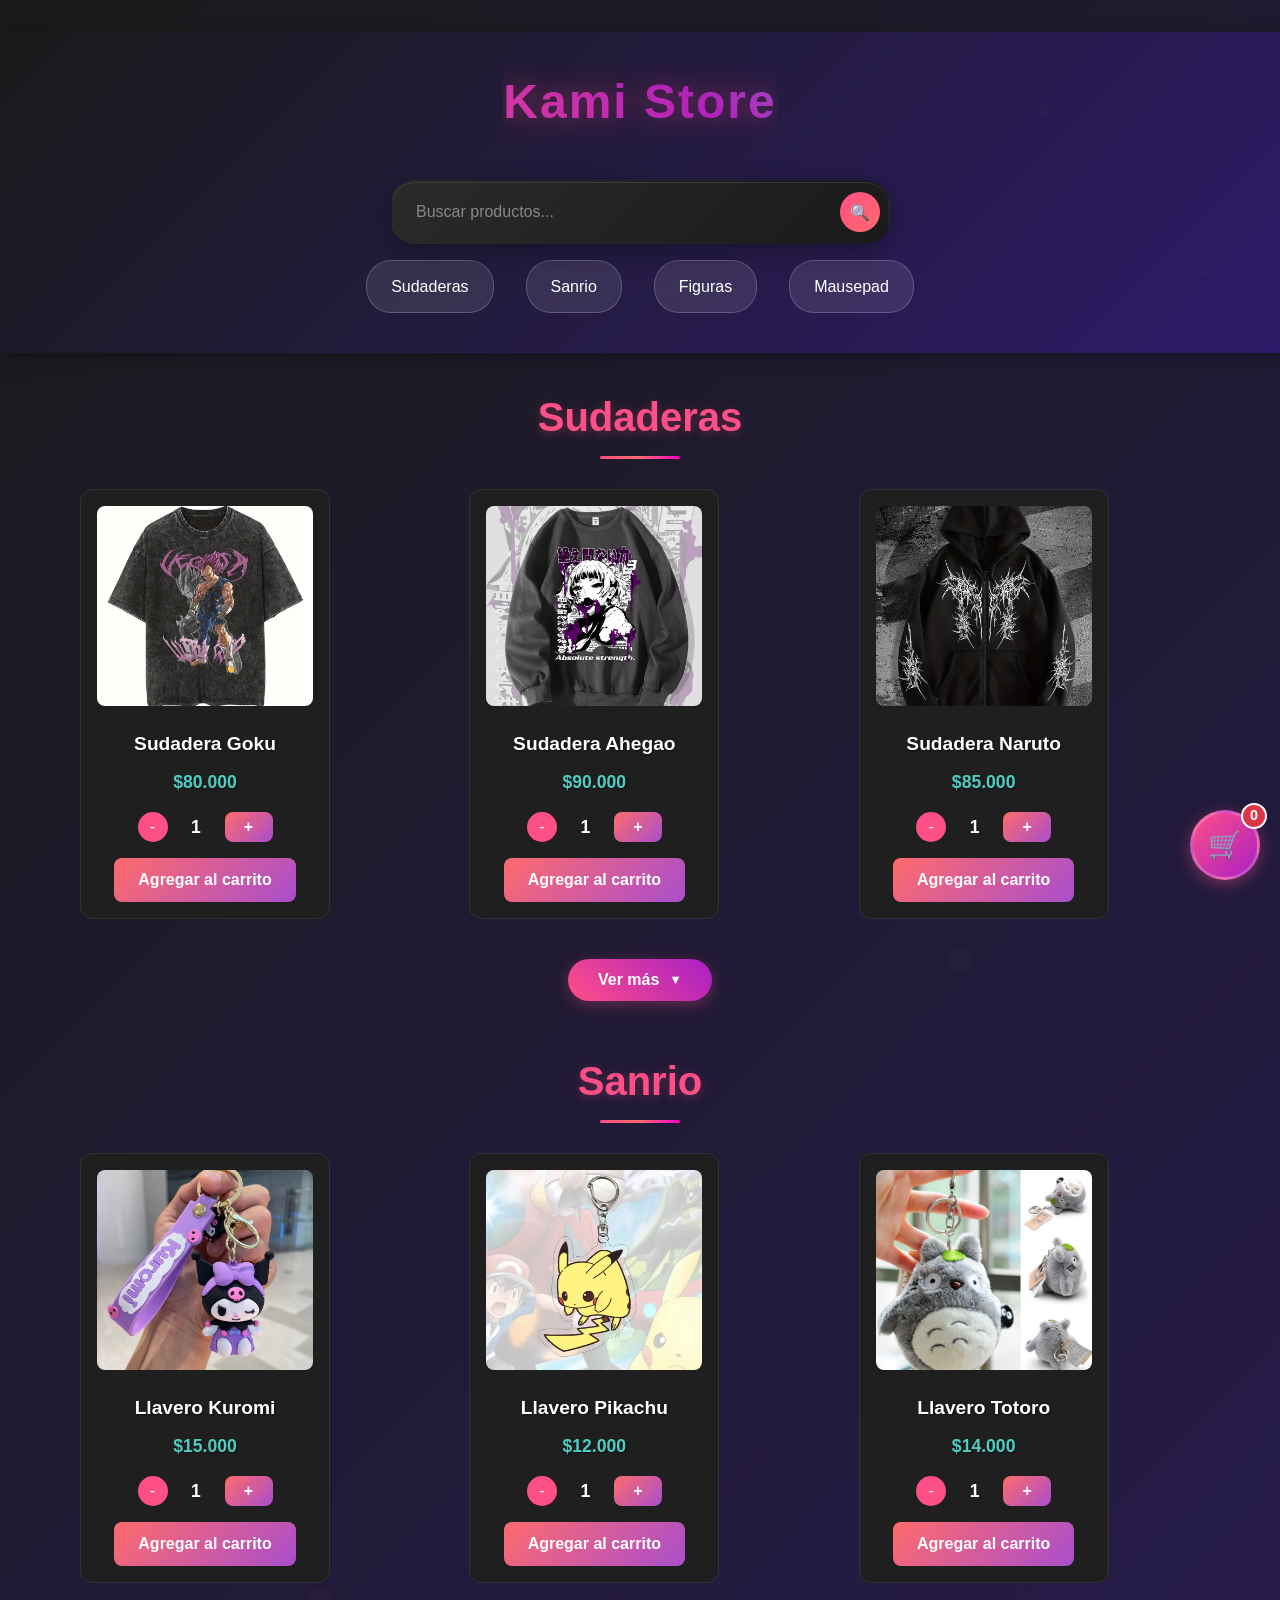
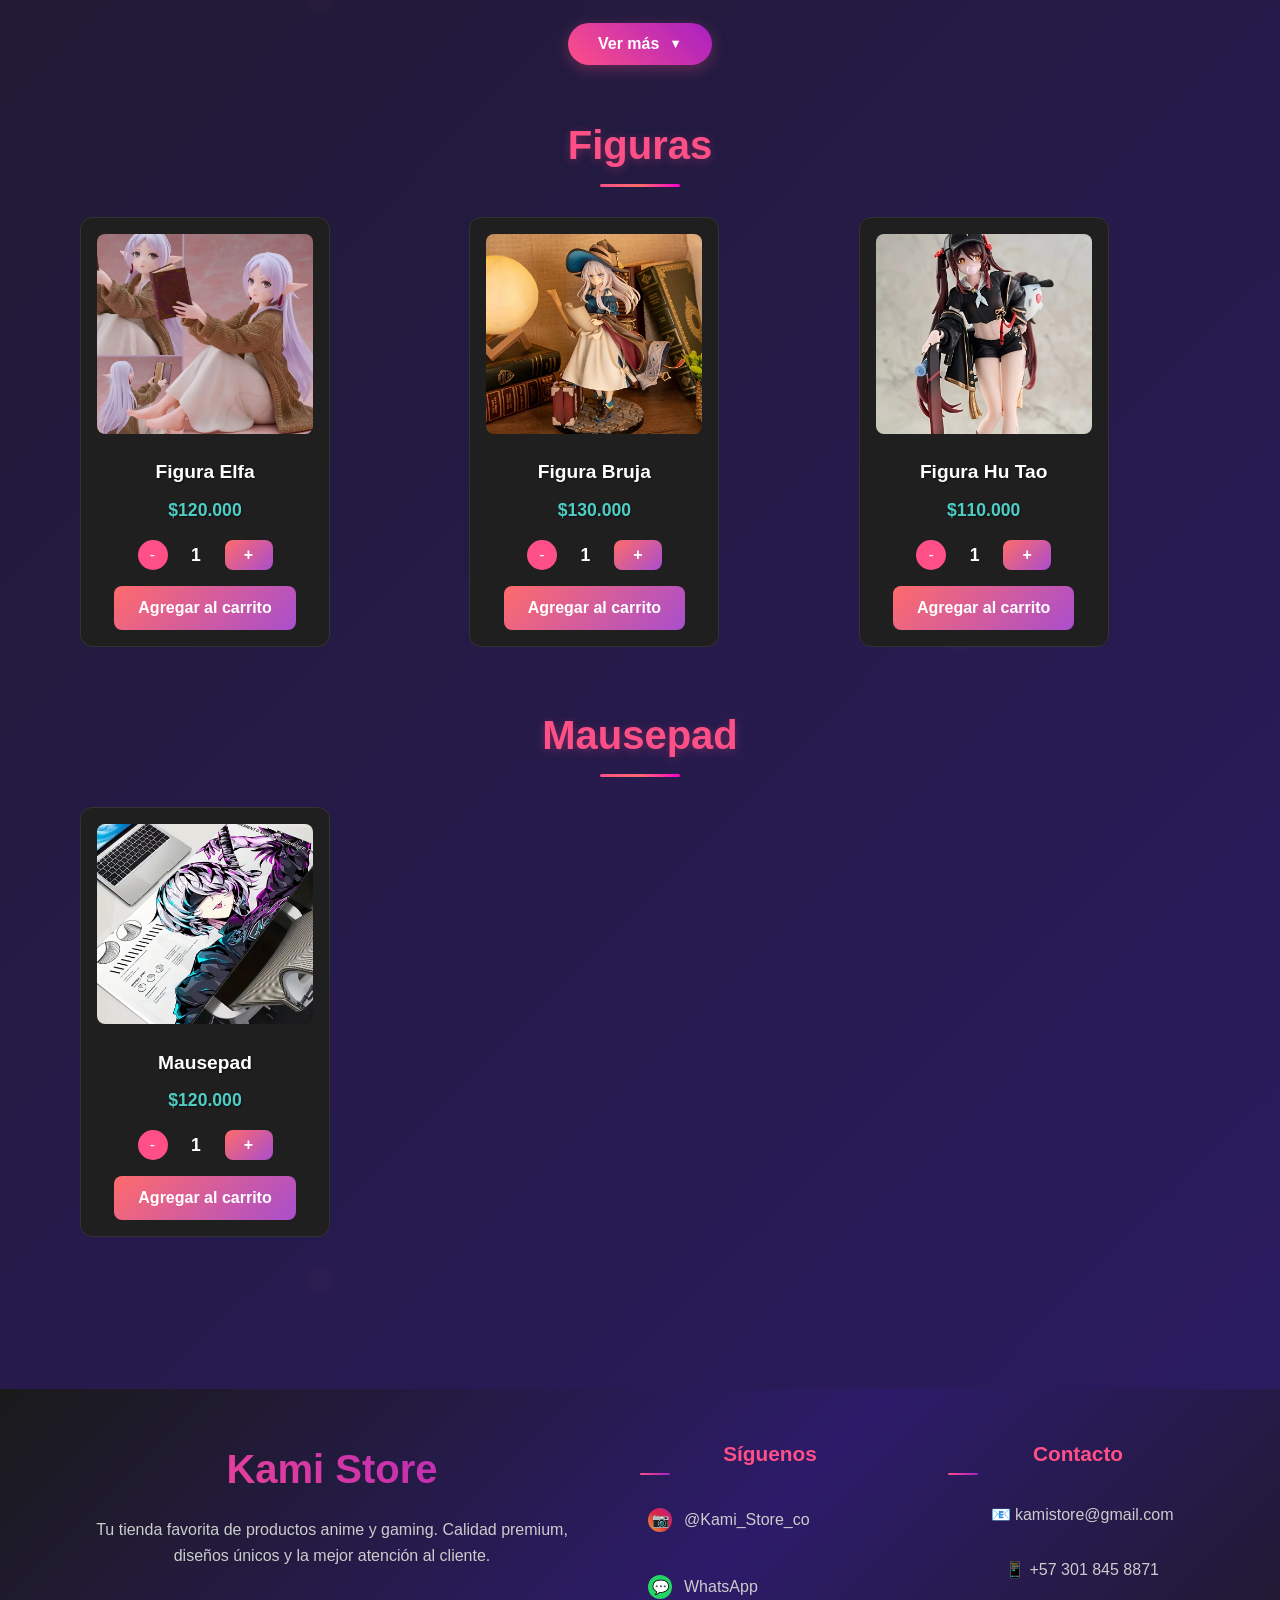
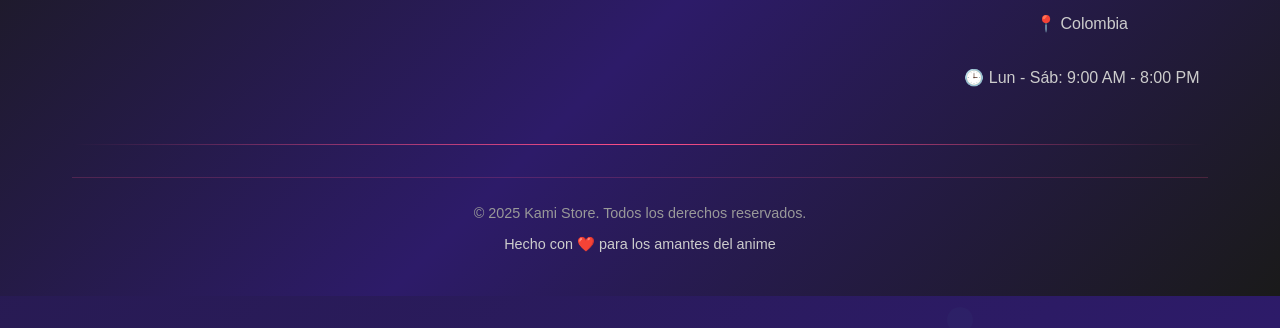
==== commit c5965477: "Add files via upload" ====
--- a/index.html
+++ b/index.html
@@ -8,22 +8,23 @@
 </head>
 <body>
   <header>
-    <h1>Kami Store</h1>
-    
-    <!-- Barra de búsqueda -->
-    <div class="search-container">
-      <div class="search-box">
-        <input type="text" id="search-input" placeholder="Buscar productos..." autocomplete="off">
-        <button id="search-btn">🔍</button>
-        <button id="clear-search" style="display: none;">✖️</button>
-      </div>
-      <div id="search-suggestions" class="search-suggestions"></div>
-    </div>
+    <header>
+  <h1 id="logo-kami" onclick="irAlInicio()">Kami Store</h1>
+  
+  <!-- Barra de búsqueda -->
+  <div class="search-container">
+    <div class="search-box">
+      <input type="text" id="search-input" placeholder="Buscar productos..." autocomplete="off">
+      <button id="search-btn">🔍</button>
+      <button id="clear-search" style="display: none;">✖️</button>
+    </div>
+    <div id="search-suggestions" class="search-suggestions"></div>
+  </div>
     
     <nav>
       <ul>
         <li><a href="#sudaderas">Sudaderas</a></li>
-        <li><a href="#llaveros">Llaveros</a></li>
+        <li><a href="#sanrio">Sanrio</a></li>
         <li><a href="#figuras">Figuras</a></li>
         <li><a href="#mausepad">Mausepad</a></li>
       </ul>
@@ -42,98 +43,200 @@
     </section>
 
     <section id="sudaderas" class="categoria">
-      <h2>Sudaderas</h2>
-      <div class="producto">
-        <img src="img/sudadera1.jpg" alt="Sudadera anime" onclick="mostrarInfoProducto('Sudadera Goku', 80000, this)" style="cursor: pointer;" />
-        <h3>Sudadera Goku</h3>
-        <p>$80.000</p>
-        <div class="cantidad">
-          <button onclick="cambiarCantidad(this, -1)">-</button>
-          <span>1</span>
-          <button onclick="cambiarCantidad(this, 1)">+</button>
-        </div>
-        <button onclick="agregarAlCarrito('Sudadera Goku', 80000, this)">Agregar al carrito</button>
-      </div>
-
-      <div class="producto">
-        <img src="img/sudadera2.jpg" alt="Sudadera anime" onclick="mostrarInfoProducto('Sudadera Ahegao', 90000, this)" style="cursor: pointer;" />
-        <h3>Sudadera Ahegao</h3>
-        <p>$90.000</p>
-        <div class="cantidad">
-          <button onclick="cambiarCantidad(this, -1)">-</button>
-          <span>1</span>
-          <button onclick="cambiarCantidad(this, 1)">+</button>
-        </div>
-        <button onclick="agregarAlCarrito('Sudadera Ahegao', 90000, this)">Agregar al carrito</button>
-      </div>
-    </section>
-
-    <section id="llaveros" class="categoria">  
-      <h2>Llaveros</h2>
-      <div class="producto">
-        <img src="img/llavero1.jpg" alt="Llavero anime" onclick="mostrarInfoProducto('Llavero Kuromi', 15000, this)" style="cursor: pointer;" />
-        <h3>Llavero Kuromi</h3>
-        <p>$15.000</p>
-        <div class="cantidad">
-          <button onclick="cambiarCantidad(this, -1)">-</button>
-          <span>1</span>
-          <button onclick="cambiarCantidad(this, 1)">+</button>
-        </div>
-        <button onclick="agregarAlCarrito('Llavero Kuromi', 15000, this)">Agregar al carrito</button>
-      </div>
-    </section>
-
-    <section id="figuras" class="categoria">
-      <h2>Figuras</h2>
-      <div class="producto">
-        <img src="img/figura1.jpg" alt="Figura anime" onclick="mostrarInfoProducto('Figura Luffy', 120000, this)" style="cursor: pointer;" />
-        <h3>Figura Elfa</h3>
-        <p>$120.000</p>
-        <div class="cantidad">
-          <button onclick="cambiarCantidad(this, -1)">-</button>
-          <span>1</span>
-          <button onclick="cambiarCantidad(this, 1)">+</button>
-        </div>
-        <button onclick="agregarAlCarrito('Figura Luffy', 120000, this)">Agregar al carrito</button>
-      </div>
-      <div class="producto">
-        <img src="img/figura2.jpg" alt="Figura anime" onclick="mostrarInfoProducto('Figura Bruja', 130000, this)" style="cursor: pointer;" />
-        <h3>Figura Bruja</h3>
-        <p>$130.000</p>
-        <div class="cantidad">
-          <button onclick="cambiarCantidad(this, -1)">-</button>
-          <span>1</span>
-          <button onclick="cambiarCantidad(this, 1)">+</button>
-        </div>
-        <button onclick="agregarAlCarrito('Figura Bruja', 130000, this)">Agregar al carrito</button>
-      </div>
-      <div class="producto">
-        <img src="img/figura3.jpg" alt="Figura anime" onclick="mostrarInfoProducto('Figura Hu Tao', 110000, this)" style="cursor: pointer;" />
-        <h3>Figura Hu Tao</h3>
-        <p>$110.000</p>
-        <div class="cantidad">
-          <button onclick="cambiarCantidad(this, -1)">-</button>
-          <span>1</span>
-          <button onclick="cambiarCantidad(this, 1)">+</button>
-        </div>
-        <button onclick="agregarAlCarrito('Figura Hu Tao', 110000, this)">Agregar al carrito</button>
-      </div>
-    </section>
-
-    <section id="mausepad" class="categoria">
-      <h2>Mausepad</h2>
-      <div class="producto">
-        <img src="img/mausepad.jpg" alt="Mausepad" onclick="mostrarInfoProducto('Mausepad', 120000, this)" style="cursor: pointer;" />
-        <h3>Mausepad</h3>
-        <p>$120.000</p>
-        <div class="cantidad">
-          <button onclick="cambiarCantidad(this, -1)">-</button>
-          <span>1</span>
-          <button onclick="cambiarCantidad(this, 1)">+</button>
-        </div>
-        <button onclick="agregarAlCarrito('Mausepad', 120000, this)">Agregar al carrito</button>
-      </div>
-    </section>
+  <h2>Sudaderas</h2>
+  <div class="productos-container">
+    <div class="producto visible">
+      <img src="img/sudadera1.jpg" alt="Sudadera anime" onclick="mostrarInfoProducto('Sudadera Goku', 80000, this)" style="cursor: pointer;" />
+      <h3>Sudadera Goku</h3>
+      <p>$80.000</p>
+      <div class="cantidad">
+        <button onclick="cambiarCantidad(this, -1)">-</button>
+        <span>1</span>
+        <button onclick="cambiarCantidad(this, 1)">+</button>
+      </div>
+      <button onclick="agregarAlCarrito('Sudadera Goku', 80000, this)">Agregar al carrito</button>
+    </div>
+
+    <div class="producto visible">
+      <img src="img/sudadera2.jpg" alt="Sudadera anime" onclick="mostrarInfoProducto('Sudadera Ahegao', 90000, this)" style="cursor: pointer;" />
+      <h3>Sudadera Ahegao</h3>
+      <p>$90.000</p>
+      <div class="cantidad">
+        <button onclick="cambiarCantidad(this, -1)">-</button>
+        <span>1</span>
+        <button onclick="cambiarCantidad(this, 1)">+</button>
+      </div>
+      <button onclick="agregarAlCarrito('Sudadera Ahegao', 90000, this)">Agregar al carrito</button>
+    </div>
+
+    <div class="producto visible">
+      <img src="img/sudadera3.jpg" alt="Sudadera anime" onclick="mostrarInfoProducto('Sudadera Naruto', 85000, this)" style="cursor: pointer;" />
+      <h3>Sudadera Naruto</h3>
+      <p>$85.000</p>
+      <div class="cantidad">
+        <button onclick="cambiarCantidad(this, -1)">-</button>
+        <span>1</span>
+        <button onclick="cambiarCantidad(this, 1)">+</button>
+      </div>
+      <button onclick="agregarAlCarrito('Sudadera Naruto', 85000, this)">Agregar al carrito</button>
+    </div>
+
+    <!-- Productos ocultos -->
+    <div class="producto oculto">
+      <img src="img/sudadera4.jpg" alt="Sudadera anime" onclick="mostrarInfoProducto('Sudadera One Piece', 88000, this)" style="cursor: pointer;" />
+      <h3>Sudadera One Piece</h3>
+      <p>$88.000</p>
+      <div class="cantidad">
+        <button onclick="cambiarCantidad(this, -1)">-</button>
+        <span>1</span>
+        <button onclick="cambiarCantidad(this, 1)">+</button>
+      </div>
+      <button onclick="agregarAlCarrito('Sudadera One Piece', 88000, this)">Agregar al carrito</button>
+    </div>
+
+    <div class="producto oculto">
+      <img src="img/sudadera5.jpg" alt="Sudadera anime" onclick="mostrarInfoProducto('Sudadera Attack on Titan', 92000, this)" style="cursor: pointer;" />
+      <h3>Sudadera Attack on Titan</h3>
+      <p>$92.000</p>
+      <div class="cantidad">
+        <button onclick="cambiarCantidad(this, -1)">-</button>
+        <span>1</span>
+        <button onclick="cambiarCantidad(this, 1)">+</button>
+      </div>
+      <button onclick="agregarAlCarrito('Sudadera Attack on Titan', 92000, this)">Agregar al carrito</button>
+    </div>
+  </div>
+  
+  <div class="ver-mas-container">
+    <button class="btn-ver-mas" onclick="toggleProductos('sudaderas')">
+      <span class="texto-ver-mas">Ver más</span>
+      <span class="icono-ver-mas">▼</span>
+    </button>
+  </div>
+</section>
+
+<section id="sanrio" class="categoria">  
+  <h2>Sanrio</h2>
+  <div class="productos-container">
+    <div class="producto visible">
+      <img src="img/llavero1.jpg" alt="Llavero anime" onclick="mostrarInfoProducto('Llavero Kuromi', 15000, this)" style="cursor: pointer;" />
+      <h3>Llavero Kuromi</h3>
+      <p>$15.000</p>
+      <div class="cantidad">
+        <button onclick="cambiarCantidad(this, -1)">-</button>
+        <span>1</span>
+        <button onclick="cambiarCantidad(this, 1)">+</button>
+      </div>
+      <button onclick="agregarAlCarrito('Llavero Kuromi', 15000, this)">Agregar al carrito</button>
+    </div>
+
+    <div class="producto visible">
+      <img src="img/llavero2.jpg" alt="Llavero anime" onclick="mostrarInfoProducto('Llavero Pikachu', 12000, this)" style="cursor: pointer;" />
+      <h3>Llavero Pikachu</h3>
+      <p>$12.000</p>
+      <div class="cantidad">
+        <button onclick="cambiarCantidad(this, -1)">-</button>
+        <span>1</span>
+        <button onclick="cambiarCantidad(this, 1)">+</button>
+      </div>
+      <button onclick="agregarAlCarrito('Llavero Pikachu', 12000, this)">Agregar al carrito</button>
+    </div>
+
+    <div class="producto visible">
+      <img src="img/llavero3.jpg" alt="Llavero anime" onclick="mostrarInfoProducto('Llavero Totoro', 14000, this)" style="cursor: pointer;" />
+      <h3>Llavero Totoro</h3>
+      <p>$14.000</p>
+      <div class="cantidad">
+        <button onclick="cambiarCantidad(this, -1)">-</button>
+        <span>1</span>
+        <button onclick="cambiarCantidad(this, 1)">+</button>
+      </div>
+      <button onclick="agregarAlCarrito('Llavero Totoro', 14000, this)">Agregar al carrito</button>
+    </div>
+
+    <!-- Productos ocultos -->
+    <div class="producto oculto">
+      <img src="img/llavero4.jpg" alt="Sanrio" onclick="mostrarInfoProducto('Llavero Sailor Moon', 16000, this)" style="cursor: pointer;" />
+      <h3>Llavero Sailor Moon</h3>
+      <p>$16.000</p>
+      <div class="cantidad">
+        <button onclick="cambiarCantidad(this, -1)">-</button>
+        <span>1</span>
+        <button onclick="cambiarCantidad(this, 1)">+</button>
+      </div>
+      <button onclick="agregarAlCarrito('Llavero Sailor Moon', 16000, this)">Agregar al carrito</button>
+    </div>
+  </div>
+  
+  <div class="ver-mas-container">
+    <button class="btn-ver-mas" onclick="toggleProductos('sanrio')">
+      <span class="texto-ver-mas">Ver más</span>
+      <span class="icono-ver-mas">▼</span>
+    </button>
+  </div>
+</section>
+
+<section id="figuras" class="categoria">
+  <h2>Figuras</h2>
+  <div class="productos-container">
+    <div class="producto visible">
+      <img src="img/figura1.jpg" alt="Figura anime" onclick="mostrarInfoProducto('Figura Luffy', 120000, this)" style="cursor: pointer;" />
+      <h3>Figura Elfa</h3>
+      <p>$120.000</p>
+      <div class="cantidad">
+        <button onclick="cambiarCantidad(this, -1)">-</button>
+        <span>1</span>
+        <button onclick="cambiarCantidad(this, 1)">+</button>
+      </div>
+      <button onclick="agregarAlCarrito('Figura Luffy', 120000, this)">Agregar al carrito</button>
+    </div>
+    
+    <div class="producto visible">
+      <img src="img/figura2.jpg" alt="Figura anime" onclick="mostrarInfoProducto('Figura Bruja', 130000, this)" style="cursor: pointer;" />
+      <h3>Figura Bruja</h3>
+      <p>$130.000</p>
+      <div class="cantidad">
+        <button onclick="cambiarCantidad(this, -1)">-</button>
+        <span>1</span>
+        <button onclick="cambiarCantidad(this, 1)">+</button>
+      </div>
+      <button onclick="agregarAlCarrito('Figura Bruja', 130000, this)">Agregar al carrito</button>
+    </div>
+    
+    <div class="producto visible">
+      <img src="img/figura3.jpg" alt="Figura anime" onclick="mostrarInfoProducto('Figura Hu Tao', 110000, this)" style="cursor: pointer;" />
+      <h3>Figura Hu Tao</h3>
+      <p>$110.000</p>
+      <div class="cantidad">
+        <button onclick="cambiarCantidad(this, -1)">-</button>
+        <span>1</span>
+        <button onclick="cambiarCantidad(this, 1)">+</button>
+      </div>
+      <button onclick="agregarAlCarrito('Figura Hu Tao', 110000, this)">Agregar al carrito</button>
+    </div>
+  </div>
+  
+  <!-- No hay botón "Ver más" porque solo hay 3 productos -->
+</section>
+
+<section id="mausepad" class="categoria">
+  <h2>Mausepad</h2>
+  <div class="productos-container">
+    <div class="producto visible">
+      <img src="img/mausepad.jpg" alt="Mausepad" onclick="mostrarInfoProducto('Mausepad', 120000, this)" style="cursor: pointer;" />
+      <h3>Mausepad</h3>
+      <p>$120.000</p>
+      <div class="cantidad">
+        <button onclick="cambiarCantidad(this, -1)">-</button>
+        <span>1</span>
+        <button onclick="cambiarCantidad(this, 1)">+</button>
+      </div>
+      <button onclick="agregarAlCarrito('Mausepad', 120000, this)">Agregar al carrito</button>
+    </div>
+  </div>
+  
+  <!-- No hay botón "Ver más" porque solo hay 1 producto -->
+</section>
   </main>
 
   <!-- Carrito flotante -->
--- a/styles.css
+++ b/styles.css
@@ -1204,47 +1204,88 @@
 #carrito-flotante {
   position: fixed;
   bottom: 20px;
-  left: 20px;
-  background: linear-gradient(135deg, #ff4f87, #ff6b6b);
-  color: white;
-  padding: 1rem;
+  right: 20px;
+  width: 70px;
+  height: 70px;
+  background: linear-gradient(135deg, #ff4f87, #a81fc4);
   border-radius: 50%;
-  cursor: pointer;
-  box-shadow: 0 8px 25px rgba(255, 79, 135, 0.4);
-  transition: all 0.3s ease;
-  z-index: 1000;
   display: flex;
   align-items: center;
   justify-content: center;
-  width: 60px;
-  height: 60px;
+  cursor: pointer;
+  box-shadow: 0 4px 15px rgba(255, 79, 135, 0.4);
+  transition: all 0.3s ease;
+  z-index: 1000;
+  border: 3px solid rgba(255, 255, 255, 0.2);
 }
 
 #carrito-flotante:hover {
-  transform: scale(1.1) translateY(-5px);
-  box-shadow: 0 12px 35px rgba(255, 79, 135, 0.6);
+  transform: scale(1.1);
+  box-shadow: 0 6px 20px rgba(255, 79, 135, 0.6);
 }
 
 #carrito-icono {
-  font-size: 1.5rem;
+  font-size: 1.7rem;
+  color: white;
+  position: relative;
 }
 
 #carrito-contador {
   position: absolute;
-  top: -8px;
-  right: -8px;
+  top: -10px;
+  right: -10px;
   background: #dc3545;
   color: white;
   border-radius: 50%;
-  width: 24px;
-  height: 24px;
+  width: 26px;
+  height: 26px;
   display: flex;
   align-items: center;
   justify-content: center;
-  font-size: 0.8rem;
+  font-size: 0.9rem;
   font-weight: bold;
   border: 2px solid white;
   transition: all 0.3s ease;
+  min-width: 26px;
+}
+
+/* Animación cuando se agrega un producto */
+@keyframes bounce {
+  0%, 20%, 60%, 100% {
+    transform: translateY(0);
+  }
+  40% {
+    transform: translateY(-10px);
+  }
+  80% {
+    transform: translateY(-5px);
+  }
+}
+
+#carrito-flotante.bounce {
+  animation: bounce 0.6s ease;
+}
+
+/* Responsive para móviles */
+@media (max-width: 768px) {
+  #carrito-flotante {
+    width: 60px;
+    height: 60px;
+    bottom: 20px;
+    right: 20px;
+  }
+  
+  #carrito-icono {
+    font-size: 1.2rem;
+  }
+  
+  #carrito-contador {
+    width: 22px;
+    height: 22px;
+    font-size: 0.8rem;
+    top: -8px;
+    right: -8px;
+  }
 }
 
 #carrito-contador.oculto {
@@ -1381,7 +1422,7 @@
   transform: translateX(-50%);
   width: 80px;
   height: 3px;
-  background: linear-gradient(90deg, #ff4f87, #ff6b6b, #4ecdc4);
+  background: linear-gradient(90deg, #ff4f87, #ff6b6b, #ff02c8);
   border-radius: 2px;
 }
 
@@ -1990,3 +2031,195 @@
   }
 }
 
+/* ===== LOGO INTERACTIVO ===== */
+#logo-kami {
+  cursor: pointer;
+  transition: all 0.4s cubic-bezier(0.68, -0.55, 0.265, 1.55);
+  position: relative;
+  display: inline-block;
+  user-select: none;
+  font-weight: 900;
+  letter-spacing: 2px;
+  overflow: hidden;
+  background: linear-gradient(45deg, #ff4f87, #a81fc4, #4ecdc4, #ff6b6b);
+  background-size: 400% 400%;
+  -webkit-background-clip: text;
+  -webkit-text-fill-color: transparent;
+  background-clip: text;
+  animation: gradientShift 4s ease-in-out infinite;
+}
+
+@keyframes gradientShift {
+  0% { background-position: 0% 50%; }
+  50% { background-position: 100% 50%; }
+  100% { background-position: 0% 50%; }
+}
+
+#logo-kami:hover {
+  transform: scale(1.1) rotateY(10deg);
+  filter: 
+    drop-shadow(0 0 20px rgba(255, 79, 135, 0.8))
+    drop-shadow(0 0 40px rgba(168, 31, 196, 0.6));
+  text-shadow: 
+    0 0 30px rgba(255, 79, 135, 0.9),
+    0 0 60px rgba(168, 31, 196, 0.7);
+}
+
+#logo-kami:active {
+  transform: scale(0.95);
+  transition: transform 0.1s ease;
+}
+
+#logo-kami::after {
+  content: '';
+  position: absolute;
+  top: 0;
+  left: 0;
+  right: 0;
+  bottom: 0;
+  background: linear-gradient(
+    45deg,
+    transparent 30%,
+    rgba(255, 255, 255, 0.8) 50%,
+    transparent 70%
+  );
+  transform: translateX(-100%) skewX(-20deg);
+  transition: transform 0.6s ease;
+  pointer-events: none;
+  z-index: 1;
+}
+
+#logo-kami:hover::after {
+  transform: translateX(200%) skewX(-20deg);
+}
+
+#logo-kami.clicked {
+  animation: heartbeat 0.8s ease-in-out;
+}
+
+@keyframes heartbeat {
+  0% { transform: scale(1); }
+  14% { transform: scale(1.15); }
+  28% { transform: scale(1); }
+  42% { transform: scale(1.15); }
+  70% { transform: scale(1); }
+}
+
+@media (max-width: 768px) {
+  #logo-kami:hover {
+    transform: scale(1.05) rotateY(5deg);
+  }
+}
+
+/* ===== ESTILOS PARA VER MÁS ===== */
+.productos-container {
+  display: grid;
+  grid-template-columns: repeat(auto-fit, minmax(300px, 1fr));
+  gap: 2rem;
+  margin-bottom: 2rem;
+}
+
+.producto.oculto {
+  display: none;
+  opacity: 0;
+  transform: translateY(20px);
+  transition: all 0.5s ease;
+}
+
+.producto.visible {
+  display: block;
+  opacity: 1;
+  transform: translateY(0);
+  transition: all 0.5s ease;
+}
+
+.producto.mostrar {
+  display: block;
+  opacity: 1;
+  transform: translateY(0);
+  animation: fadeInUp 0.5s ease forwards;
+}
+
+@keyframes fadeInUp {
+  from {
+    opacity: 0;
+    transform: translateY(20px);
+  }
+  to {
+    opacity: 1;
+    transform: translateY(0);
+  }
+}
+
+.ver-mas-container {
+  text-align: center;
+  margin: 2rem 0;
+}
+
+.btn-ver-mas {
+  background: linear-gradient(45deg, #ff4f87, #a81fc4);
+  color: white;
+  border: none;
+  padding: 12px 30px;
+  border-radius: 25px;
+  font-size: 1rem;
+  font-weight: 600;
+  cursor: pointer;
+  display: inline-flex;
+  align-items: center;
+  gap: 10px;
+  transition: all 0.3s ease;
+  box-shadow: 0 4px 15px rgba(255, 79, 135, 0.3);
+  position: relative;
+  overflow: hidden;
+}
+
+.btn-ver-mas::before {
+  content: '';
+  position: absolute;
+  top: 0;
+  left: -100%;
+  width: 100%;
+  height: 100%;
+  background: linear-gradient(90deg, transparent, rgba(255, 255, 255, 0.2), transparent);
+  transition: left 0.5s;
+}
+
+.btn-ver-mas:hover::before {
+  left: 100%;
+}
+
+.btn-ver-mas:hover {
+  transform: translateY(-2px);
+  box-shadow: 0 6px 20px rgba(255, 79, 135, 0.4);
+}
+
+.btn-ver-mas:active {
+  transform: translateY(0);
+}
+
+.icono-ver-mas {
+  transition: transform 0.3s ease;
+  font-size: 0.8rem;
+}
+
+.btn-ver-mas.expandido .icono-ver-mas {
+  transform: rotate(180deg);
+}
+
+.texto-ver-mas {
+  transition: all 0.3s ease;
+}
+
+/* Responsive */
+@media (max-width: 768px) {
+  .productos-container {
+    grid-template-columns: 1fr;
+    gap: 1.5rem;
+  }
+  
+  .btn-ver-mas {
+    padding: 10px 25px;
+    font-size: 0.9rem;
+  }
+}
